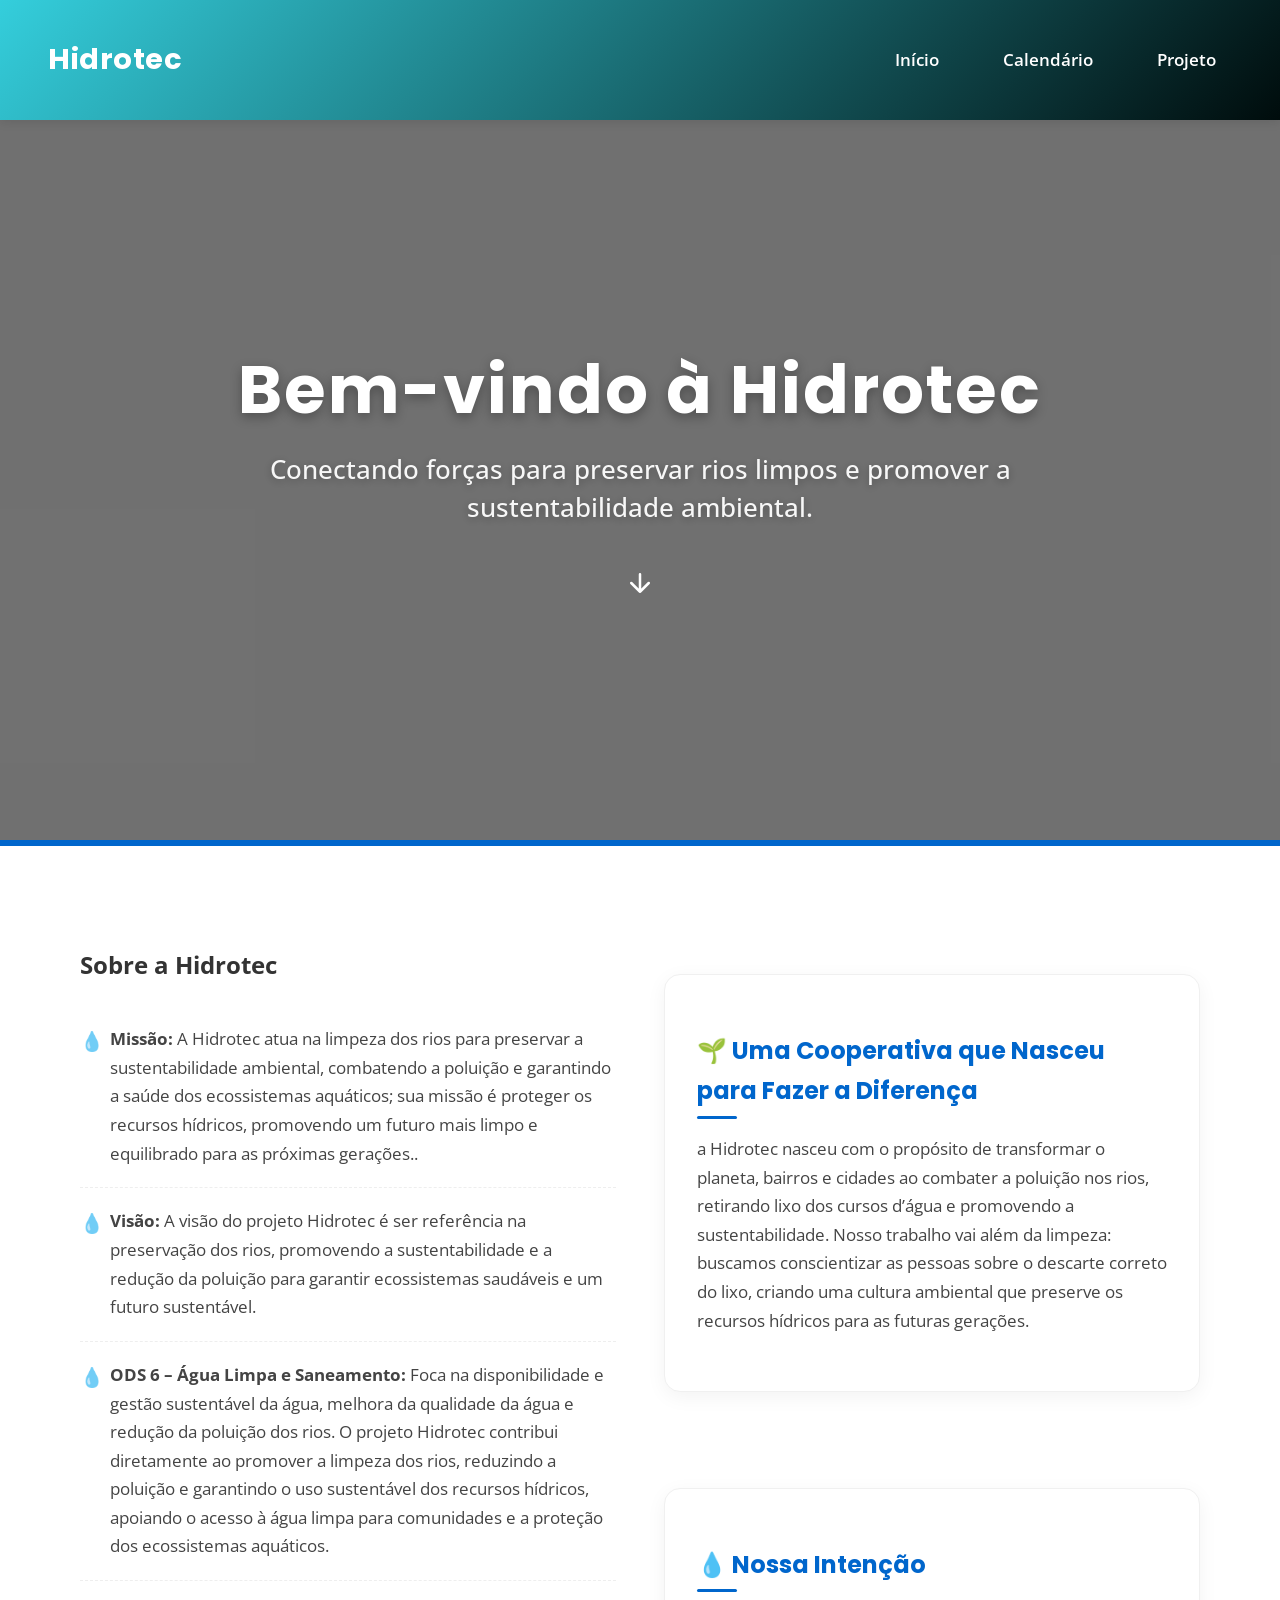
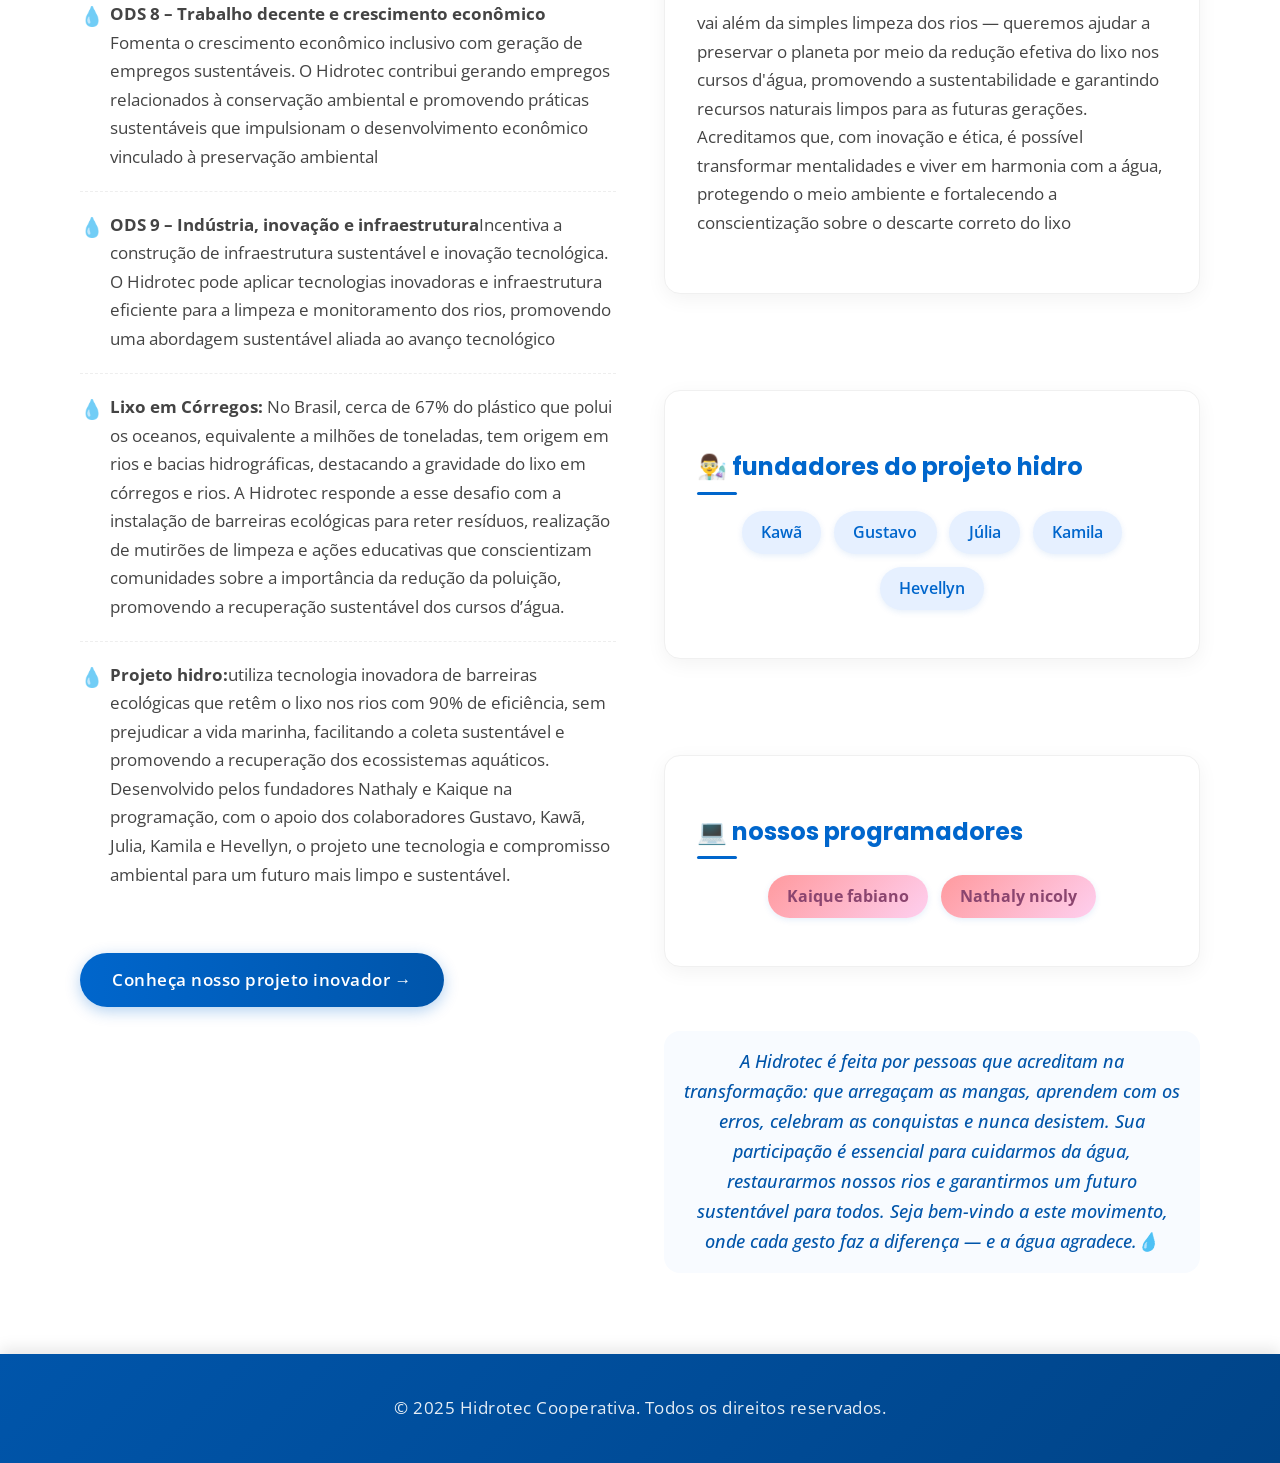
==== index.html @ 8b208cea "Add files via upload" ====
<!DOCTYPE html>
<html lang="pt-BR">
<head>
    <meta charset="UTF-8">
    <meta name="viewport" content="width=device-width, initial-scale=1.0">
    <title>Hidrotec - Cooperativa</title>
    <link href="https://fonts.googleapis.com/css2?family=Poppins:wght@600;700&family=Open+Sans:wght@400;500;600&display=swap" rel="stylesheet">
    <link rel="stylesheet" href="style.css">
</head>
<style>
    .loading-simples { /* Estilo crítico inline */
        position: fixed; top: 0; left: 0; width: 100%; height: 100%;
        background: #f0f0f0; display: flex; justify-content: center;
        align-items: center; z-index: 9999; flex-direction: column;
    }
    .loading-simples .typing {
        display: flex; background: #e0e0e0; padding: 12px 20px;
        border-radius: 30px;
    }
    .loading-simples .circle {
        width: 10px; height: 10px; border-radius: 50%;
        background: #8d8d8d; margin: 0 6px;
    }
</style>
<body>
   <!-- Tela de Carregamento -->
<!-- Tela de Carregamento Moderna (versão simplificada) -->
<div id="loading-screen" class="loading-simples">
    <div class="typing">
        <span class="circle scaling"></span>
        <span class="circle bouncing"></span>
        <span class="circle scaling"></span>
    </div>
    <p class="loading-text">Carregando Hidrotec...</p>
</div>
    <!-- Cabeçalho com menu -->
    <header>
        <div class="logo">
            <h1>Hidrotec</h1>
        </div>
        <nav>
            <ul>
                <li><a href="#" onclick="mostrarGuia('inicio'); return false;">Início</a></li>
                <li><a href="#" onclick="mostrarGuia('calendario'); return false;">Calendário</a></li>
                <li><a href="#" onclick="mostrarGuia('projeto'); return false;">Projeto</a></li>
            </ul>
        </nav>
    </header>

    <!-- Conteúdo das guias -->
    <main>
        <!-- Guia INÍCIO -->
<section id="inicio" class="guia ativa">
    <!-- Hero com imagem de fundo e texto centralizado -->
    <div class="hero">
        <div class="hero-conteudo">
            <h1 class="titulo-principal">Bem-vindo à Hidrotec</h1>
            <p class="subtitulo-principal">Conectando forças para preservar rios limpos e promover a sustentabilidade ambiental.</p>
            <a href="#conteudo-abaixo" class="seta-rolar">
                <svg width="30" height="30" viewBox="0 0 24 24" fill="none" xmlns="http://www.w3.org/2000/svg">
                    <path d="M12 5V19M12 19L5 12M12 19L19 12" stroke="white" stroke-width="2" stroke-linecap="round" stroke-linejoin="round"/>
                </svg>
            </a>
        </div>
    </div>

    <!-- Conteúdo em duas colunas -->
    <div id="conteudo-abaixo" class="conteudo-abaixo">
        <div class="container-duas-colunas">
            <!-- COLUNA ESQUERDA: Tópicos da Hidrotec -->
            <div class="coluna esquerda">
                <h2>Sobre a Hidrotec</h2>
                <ul class="topicos-hidrotec">
                    <li>
                        <strong>Missão:</strong> A Hidrotec atua na limpeza dos rios para preservar a sustentabilidade ambiental, combatendo a poluição e garantindo a saúde dos ecossistemas aquáticos; sua missão é proteger os recursos hídricos, promovendo um futuro mais limpo e equilibrado para as próximas gerações..
                    </li>
                    <li>
                        <strong>Visão:</strong> A visão do projeto Hidrotec é ser referência na preservação dos rios, promovendo a sustentabilidade e a redução da poluição para garantir ecossistemas saudáveis e um futuro sustentável.
                    </li>
                    <li>
                        <strong>ODS 6 – Água Limpa e Saneamento:</strong> 
                        Foca na disponibilidade e gestão sustentável da água, melhora da qualidade da água e redução da poluição dos rios. O projeto Hidrotec contribui diretamente ao promover a limpeza dos rios, reduzindo a poluição e garantindo o uso sustentável dos recursos hídricos, apoiando o acesso à água limpa para comunidades e a proteção dos ecossistemas aquáticos.
                    </li>
                     <li>
                        <strong>ODS 8 – Trabalho decente e crescimento econômico </strong>Fomenta o crescimento econômico inclusivo com geração de empregos sustentáveis. O Hidrotec contribui gerando empregos relacionados à conservação ambiental e promovendo práticas sustentáveis que impulsionam o desenvolvimento econômico vinculado à preservação ambiental
                    </li>
                    <li>
                        <strong>ODS 9 – Indústria, inovação e infraestrutura</strong>Incentiva a construção de infraestrutura sustentável e inovação tecnológica. O Hidrotec pode aplicar tecnologias inovadoras e infraestrutura eficiente para a limpeza e monitoramento dos rios, promovendo uma abordagem sustentável aliada ao avanço tecnológico
                    </li>
                    <li> 
                        <strong>Lixo em Córregos:</strong> No Brasil, cerca de 67% do plástico que polui os oceanos, equivalente a milhões de toneladas, tem origem em rios e bacias hidrográficas, destacando a gravidade do lixo em córregos e rios. A Hidrotec responde a esse desafio com a instalação de barreiras ecológicas para reter resíduos, realização de mutirões de limpeza e ações educativas que conscientizam comunidades sobre a importância da redução da poluição, promovendo a recuperação sustentável dos cursos d’água.
                    </li>
                    <li>
                        <strong>Projeto hidro:</strong>utiliza tecnologia inovadora de barreiras ecológicas que retêm o lixo nos rios com 90% de eficiência, sem prejudicar a vida marinha, facilitando a coleta sustentável e promovendo a recuperação dos ecossistemas aquáticos. Desenvolvido pelos fundadores Nathaly e Kaique na programação, com o apoio dos colaboradores Gustavo, Kawã, Julia, Kamila e Hevellyn, o projeto une tecnologia e compromisso ambiental para um futuro mais limpo e sustentável.
                    </li>
                    
                </ul>
                <a href="#projeto" class="botao-saiba-mais" onclick="mostrarGuia('projeto'); return false;">
                    Conheça nosso projeto inovador →
                </a>
            </div>

            <!-- COLUNA DIREITA: Conteúdo que estava em "Sobre" -->
            <div class="coluna direita">
                <div class="sobre-item">
                    <h3>🌱 Uma Cooperativa que Nasceu para Fazer a Diferença</h3>
                    <p>a Hidrotec nasceu com o propósito de transformar o planeta, bairros e cidades ao combater a poluição nos rios, retirando lixo dos cursos d’água e promovendo a sustentabilidade. Nosso trabalho vai além da limpeza: buscamos conscientizar as pessoas sobre o descarte correto do lixo, criando uma cultura ambiental que preserve os recursos hídricos para as futuras gerações.</p>
                </div>

                <div class="sobre-item">
                    <h3>💧 Nossa Intenção</h3>
                    <p>vai além da simples limpeza dos rios — queremos ajudar a preservar o planeta por meio da redução efetiva do lixo nos cursos d'água, promovendo a sustentabilidade e garantindo recursos naturais limpos para as futuras gerações. Acreditamos que, com inovação e ética, é possível transformar mentalidades e viver em harmonia com a água, protegendo o meio ambiente e fortalecendo a conscientização sobre o descarte correto do lixo</p>
                </div>

                <div class="sobre-item equipe">
                    <h3>👨‍🔬 fundadores do projeto hidro </h3>
                    <div class="lista-nomes">
                        <span>Kawã</span>
                        <span>Gustavo</span>
                        <span>Júlia</span>
                        <span>Kamila</span>
                        <span>Hevellyn</span>
                    </div>
                </div>

                <div class="sobre-item equipe">
                    <h3>💻 nossos programadores</h3>
                    <div class="lista-nomes destaque">
                        <span>Kaique fabiano </span>
                        <span>Nathaly nicoly</span>
                    </div>
                </div>

                <p class="final">A Hidrotec é feita por pessoas que acreditam na transformação: que arregaçam as mangas, aprendem com os erros, celebram as conquistas e nunca desistem. Sua participação é essencial para cuidarmos da água, restaurarmos nossos rios e garantirmos um futuro sustentável para todos. Seja bem-vindo a este movimento, onde cada gesto faz a diferença — e a água agradece.💧</p>
            </div>
        </div>
    </div>
</section>

        <!-- Guia CALENDÁRIO -->
        <section id="calendario" class="guia">
            <h2>Calendário de Atividades</h2>
            <p>Selecione uma data para ver os eventos agendados:</p>
            <div class="calendario-container">
                <input type="date" id="seletor-data" onchange="mostrarDataSelecionada()">
                <p id="data-selecionada">Nenhuma data selecionada.</p>
            </div>
            <div class="eventos">
                <h3>Eventos nesta data</h3>
                <p id="lista-eventos">Selecione uma data para ver os eventos.</p>
            </div>
        </section>

        <!-- Guia PROJETO -->
        <section id="projeto" class="guia">
            <h2>Projeto Hidro</h2>
            <div class="projeto-container">
                <div class="projeto-texto">
                    <p><strong>Nome do Projeto:</strong> Hidro – Barreira Ecológica Inteligente</p>
                    <p><strong>Objetivo:</strong> </p>Promover a limpeza e conservação dos rios, reduzindo a poluição e protegendo os ecossistemas aquáticos.

                    Desenvolver e aplicar tecnologias inovadoras e sustentáveis para monitoramento e retenção de resíduos nos corpos d’água.
                    
                    Conscientizar comunidades e fomentar a educação ambiental sobre o descarte correto de resíduos.
                    
                    Contribuir para a sustentabilidade ambiental, garantindo recursos hídricos limpos e preservados para as futuras gerações.
                
                    Estimular a cooperação entre pessoas, empresas e governos para potencializar ações de preservação e recuperação hídrica.
                    <p><strong>Impacto:</strong> </p>A Hidrotec é um compromisso vivo com a transformação do nosso planeta. Nosso propósito é restaurar a pureza dos rios, proteger a vida que deles depende e cultivar uma cultura de respeito e cuidado com a água. Por meio de inovação e cooperação, queremos inspirar comunidades a agir com consciência, garantindo que as futuras gerações herdem um mundo rico em recursos naturais, saudável e sustentável. Cuidar do meio ambiente não é só uma escolha — é um legado de vida que construímos juntos. 
                <div class="projeto-imagem">
                </div>
            </div>
        </section>
    </main>

    <footer>
        <p>&copy; 2025 Hidrotec Cooperativa. Todos os direitos reservados.</p>
    </footer>

    <script src="script.js"></script>
</body>
</html>
---- style.css ----
* Reset e configurações gerais */
* {
    margin: 0;
    padding: 0;
    box-sizing: border-box;
}
/* ===== TELA DE CARREGAMENTO SIMPLIFICADA ===== */
.loading-simples {
    position: fixed;
    top: 0;
    left: 0;
    width: 100%;
    height: 100%;
    background-color: #f0f0f0; /* Fundo cinza claro */
    display: flex;
    flex-direction: column;
    justify-content: center;
    align-items: center;
    z-index: 9999;
    opacity: 1;
    visibility: visible;
    transition: opacity 0.4s ease-out, visibility 0.4s ease-out; /* ← AQUI! */
    font-family: 'Poppins', sans-serif;
}
.loading-simples {
    /* ... outros estilos ... */
    backdrop-filter: blur(8px);
    transition: opacity 0.6s ease-out, visibility 0.6s ease-out, backdrop-filter 0.6s ease-out;
}

.loading-simples.hidden {
    opacity: 0;
    visibility: hidden;
    backdrop-filter: blur(0px);
}
.loading-simples .typing {
    display: flex;
    justify-content: center;
    align-items: center;
    padding: 12px 20px;
    background-color: #e0e0e0;
    border-radius: 30px;
    box-shadow: 0 4px 12px rgba(0,0,0,0.08);
}

.loading-simples .circle {
    display: block;
    height: 10px;
    width: 10px;
    border-radius: 50%;
    background-color: #8d8d8d;
    margin: 0 6px;
}

.loading-simples .circle.scaling {
    animation: typing 1s ease-in-out infinite;
}

.loading-simples .circle.bouncing {
    animation: bounce 1s ease-in-out infinite;
}

.loading-simples .circle:nth-child(1) {
    animation-delay: 0ms;
}

.loading-simples .circle:nth-child(2) {
    animation-delay: 333ms;
}

.loading-simples .circle:nth-child(3) {
    animation-delay: 666ms;
}

@keyframes typing {
    0%, 33% { transform: scale(1); }
    50% { transform: scale(1.4); }
    100% { transform: scale(1); }
}

@keyframes bounce {
    0%, 33% { transform: translateY(0); }
    50% { transform: translateY(-10px); }
    100% { transform: translateY(0); }
}

.loading-simples .loading-text {
    margin-top: 1.5rem;
    font-size: 1.2rem;
    color: #555;
    letter-spacing: 0.5px;
}

/* Animação de saída */
.loading-simples.hidden {
    opacity: 0;
    visibility: hidden;
    pointer-events: none;
}

/* Responsividade */
@media (max-width: 768px) {
    .loading-simples .typing {
        padding: 10px 16px;
    }

    .loading-simples .loading-text {
        font-size: 1.1rem;
    }
}

@keyframes typing {
    0% { transform: scale(1); }
    33% { transform: scale(1); }
    50% { transform: scale(1.4); }
    100% { transform: scale(1); }
}

@keyframes bounce {
    0% { transform: translateY(0); }
    33% { transform: translateY(0); }
    50% { transform: translateY(-10px); }
    100% { transform: translateY(0); }
}

/* Texto abaixo da animação */
.loading-text {
    margin-top: 2rem;
    font-family: 'Poppins', sans-serif;
    font-size: 1.3rem;
    color: #555;
    letter-spacing: 1px;
}

/* Responsividade */
@media (max-width: 768px) {
    .loading-moderno .half {
        flex-direction: column;
        gap: 1rem;
    }

    .loading-moderno .typing {
        margin: 0.5rem 0;
    }

    .loading-text {
        font-size: 1.1rem;
    }
}

/* Animação de saída */
.loading-moderno.hidden {
    opacity: 0;
    visibility: hidden;
    pointer-events: none;
}

#loading-screen p {
    margin-top: 2rem;
    font-size: 1.3rem;
    letter-spacing: 1px;
    opacity: 0.9;
}

.spinner {
    width: 60px;
    height: 60px;
    border: 5px solid rgba(255, 255, 255, 0.3);
    border-top: 5px solid white;
    border-radius: 50%;
    animation: spin 1s linear infinite;
}

@keyframes spin {
    0% { transform: rotate(0deg); }
    100% { transform: rotate(360deg); }
}

/* Quando carregar, esconde o loading */
#loading-screen.hidden {
    opacity: 0;
    visibility: hidden;
    pointer-events: none;
}
html, body {
    height: 100%;
    margin: 0;
    padding: 0;
}

body {
    font-family: 'Open Sans', sans-serif;
    background-color: #fafafa;
    color: #333;
    line-height: 1.7;
    display: flex;
    flex-direction: column;
    min-height: 100vh;
    scroll-behavior: smooth; /* Suaviza todos os scrolls da página */
}

/* Cabeçalho */
header {
    display: flex;
    justify-content: space-between;
    align-items: center;
    padding: 1rem 3rem;
    background: linear-gradient(135deg, #34cedc, #000c0c);
    color: white;
    box-shadow: 0 2px 10px rgba(0,0,0,0.1);
    position: sticky;
    top: 0;
    z-index: 1000;
    backdrop-filter: blur(10px);
}

header .logo h1 {
    font-family: 'Poppins', sans-serif;
    font-size: 1.8rem;
    font-weight: 700;
    letter-spacing: 0.5px;
}

nav ul {
    display: flex;
    list-style: none;
    gap: 2rem;
}

nav ul li a {
    color: rgb(255, 255, 255);
    text-decoration: none;
    font-weight: 600;
    font-size: 1.05rem;
    padding: 0.6rem 1rem;
    border-radius: 30px;
    transition: all 0.3s ease;
}

nav ul li a:hover {
    background-color: rgba(255,255,255,0.2);
    transform: translateY(-2px);
}

/* Main ocupa o espaço restante */
main {
    flex: 1;
}

/* Estilo das guias */
.guia {
    display: none;
    animation: fadeIn 0.6s ease-out;
}

.guia.ativa {
    display: block;
}

@keyframes fadeIn {
    from { opacity: 0; transform: translateY(20px); }
    to { opacity: 1; transform: translateY(0); }
}

/* ===== SEÇÃO HERO FULL SCREEN ===== */
.hero {
    height: 80vh;
    background-image: url('imagens/agua.jpg');
    background-size: cover;
    background-position: center;
    background-attachment: fixed;
    display: flex;
    align-items: center;
    justify-content: center;
    position: relative;
    color: rgb(255, 255, 255);
    text-align: center;
}

.hero::before {
    content: '';
    position: absolute;
    top: 0;
    left: 0;
    width: 100%;
    height: 100%;
    background: rgba(0, 0, 0, 0.55); /* Sobreposição mais forte para melhor contraste */
    z-index: 1;
}

.hero-conteudo {
    z-index: 2;
    padding: 0 2rem;
    max-width: 900px;
}

.titulo-principal {
    font-family: 'Poppins', sans-serif;
    font-size: 4.2rem;
    font-weight: 700;
    margin: 0 0 1.5rem 0;
    text-shadow: 0 4px 12px rgba(0,0,0,0.3);
    letter-spacing: 2px;
    line-height: 1.1;
}

.subtitulo-principal {
    font-family: 'Open Sans', sans-serif;
    font-size: 1.6rem;
    font-weight: 500;
    margin: 0;
    text-shadow: 0 2px 8px rgba(0,0,0,0.3);
    max-width: 750px;
    margin-left: auto;
    margin-right: auto;
    line-height: 1.5;
    opacity: 0.95;
}

.seta-rolar {
    display: inline-block;
    margin-top: 2.5rem;
    animation: piscar 1.8s infinite;
}

.seta-rolar svg {
    fill: none;
    stroke-width: 2.5;
}

@keyframes piscar {
    0%, 100% { opacity: 1; transform: translateY(0); }
    50% { opacity: 0.5; transform: translateY(5px); }
}

/* Conteúdo abaixo do hero */
.conteudo-abaixo {
    padding: 6rem 3rem 4rem;
    background-color: #ffffff;
    border-top: 6px solid #7e7f7f;
}

/* ===== CAIXA ÚNICA NA PÁGINA INICIAL ===== */
.conteudo-abaixo {
    padding: 5rem 3rem 4rem;
    background-color: #ffffff;
    border-top: 6px solid #0066cc;
}

.caixa-unica {
    max-width: 700px;
    margin-left: 0;
    margin-right: auto; /* Alinha à esquerda, mas centraliza em telas pequenas */
    background: white;
    padding: 3rem;
    border-radius: 20px;
    box-shadow: 0 10px 30px rgba(0,0,0,0.08);
    border: 1px solid #eaeaea;
}

.caixa-unica h2 {
    font-family: 'Poppins', sans-serif;
    color: #0066cc;
    font-size: 2.2rem;
    margin-bottom: 2rem;
    position: relative;
    padding-bottom: 0.8rem;
}

.caixa-unica h2::after {
    content: '';
    position: absolute;
    left: 0;
    bottom: 0;
    width: 60px;
    height: 4px;
    background: #0066cc;
    border-radius: 2px;
}

.topicos-hidrotec {
    list-style: none;
    padding-left: 0;
    margin-bottom: 2.5rem;
}

.topicos-hidrotec li {
    padding: 1.2rem 0;
    border-bottom: 1px dashed #eee;
    font-size: 1.05rem;
    line-height: 1.7;
    color: #444;
    position: relative;
    padding-left: 30px;
}

.topicos-hidrotec li::before {
    content: '💧';
    position: absolute;
    left: 0;
    top: 1.2rem;
    font-size: 1.2rem;
    opacity: 0.8;
}

.topicos-hidrotec li:last-child {
    border-bottom: none;
    padding-bottom: 0;
}

/* Botão "Saiba Mais" */
.botao-saiba-mais {
    display: inline-block;
    margin-top: 1.5rem;
    padding: 0.8rem 2rem;
    background: linear-gradient(to right, #0066cc, #0055aa);
    color: white;
    text-decoration: none;
    font-weight: 600;
    font-size: 1.05rem;
    border-radius: 50px;
    transition: all 0.3s ease;
    box-shadow: 0 4px 15px rgba(0,102,204,0.3);
    border: none;
    cursor: pointer;
    letter-spacing: 0.5px;
}

.botao-saiba-mais:hover {
    background: linear-gradient(to right, #0055aa, #004488);
    transform: translateY(-3px);
    box-shadow: 0 7px 20px rgba(0,102,204,0.4);
}

/* Responsividade */
@media (max-width: 700px) {
    .caixa-unica {
        padding: 2.2rem;
        margin: 0 1.5rem;
    }

    .caixa-unica h2 {
        font-size: 1.8rem;
    }

    .topicos-hidrotec li {
        font-size: 1rem;
        padding-left: 28px;
    }

    .topicos-hidrotec li::before {
        font-size: 1.1rem;
    }
}

/* Responsividade — no celular, empilha imagem e texto */
@media (max-width: 768px) {
    .balao-item {
        flex-direction: column !important;
        padding: 0;
        height: auto;
        gap: 0;
    }

    .balao-imagem {
        height: 300px;
        width: 100%;
        border-radius: 0;
    }

    .balao-texto.visivel {
        margin: 0 !important;
        max-width: 100%;
        text-align: left;
        padding: 2.5rem 2rem;
        transform: none;
        border-radius: 0 0 20px 20px;
    }

    .titulo-principal {
        font-size: 2.8rem;
        line-height: 1.2;
    }

    .subtitulo-principal {
        font-size: 1.3rem;
    }

    .hero {
        height: 40vh;
    }

    header {
        padding: 1rem;
        flex-direction: column;
        gap: 1rem;
    }

    nav ul {
        gap: 1rem;
        flex-wrap: wrap;
        justify-content: center;
    }

    .conteudo-abaixo {
        padding: 4rem 1.5rem 3rem;
    }
}

@media (max-width: 480px) {
    .titulo-principal {
        font-size: 2.2rem;
    }

    .subtitulo-principal {
        font-size: 1.1rem;
    }

    .balao-texto.visivel h3 {
        font-size: 1.5rem;
    }

    .balao-texto.visivel p {
        font-size: 1rem;
    }
}

/* Calendário */
.calendario-container {
    margin: 3rem auto;
    padding: 2.5rem;
    background: white;
    border-radius: 20px;
    box-shadow: 0 8px 30px rgba(0,0,0,0.08);
    text-align: center;
    max-width: 600px;
}

#seletor-data {
    padding: 0.8rem 1.2rem;
    font-size: 1.1rem;
    border: 2px solid #0066cc;
    border-radius: 12px;
    cursor: pointer;
    font-family: 'Open Sans', sans-serif;
    transition: all 0.3s;
}

#seletor-data:hover {
    border-color: #0055aa;
    background: #f8f9ff;
}

#data-selecionada {
    margin-top: 1.5rem;
    font-weight: 600;
    color: #0066cc;
    font-size: 1.2rem;
}

.eventos {
    margin-top: 2.5rem;
    padding: 2rem;
    background: #f0f7ff;
    border-radius: 16px;
    text-align: center;
    border: 2px dashed #cce0ff;
}

.eventos h3 {
    color: #0055aa;
    margin-bottom: 1.2rem;
    font-size: 1.4rem;
}

/* Projeto */
.projeto-container {
    display: grid;
    grid-template-columns: 1fr 1fr;
    gap: 3rem;
    align-items: center;
    margin-top: 3rem;
    max-width: 1200px;
    margin-left: auto;
    margin-right: auto;
    padding: 0 2rem;
}

.projeto-texto {
    background: white;
    padding: 3rem;
    border-radius: 20px;
    box-shadow: 0 8px 30px rgba(0,0,0,0.06);
    border: 1px solid #e6e6e6;
}

.projeto-texto p {
    margin-bottom: 1.3rem;
    line-height: 1.8;
    font-size: 1.05rem;
    color: #444;
}

.projeto-texto p strong {
    color: #0066cc;
}

.projeto-imagem img {
    width: 100%;
    border-radius: 20px;
    box-shadow: 0 8px 25px rgba(0,0,0,0.1);
    max-height: 450px;
    object-fit: cover;
    transition: transform 0.4s ease;
}

.projeto-imagem img:hover {
    transform: scale(1.03);
}

/* Rodapé fixo no final */
footer {
    text-align: center;
    padding: 2.5rem 2rem;
    background: linear-gradient(135deg, #0055aa, #004488);
    color: white;
    margin-top: auto;
    font-family: 'Open Sans', sans-serif;
    font-size: 1.05rem;
    letter-spacing: 0.5px;
    box-shadow: 0 -5px 15px rgba(0,0,0,0.1);
}

footer p {
    margin: 0;
    opacity: 0.9;
}

/* Responsividade GERAL */
@media (max-width: 768px) {
    .projeto-container {
        grid-template-columns: 1fr;
        padding: 0 1.5rem;
    }

    .projeto-imagem {
        order: -1;
    }

    .projeto-texto {
        padding: 2.5rem 2rem;
    }
}

/* Guia Sobre */
/* Estilo da página SOBRE */
#sobre {
    padding: 5rem 3rem;
    background: linear-gradient(135deg, #f0f7ff, #ffffff);
    text-align: center;
}

.container-sobre {
    max-width: 1000px;
    margin: 0 auto;
}

.container-sobre h2 {
    font-family: 'Poppins', sans-serif;
    color: #0066cc;
    font-size: 2.8rem;
    margin-bottom: 3rem;
    position: relative;
    display: inline-block;
}

.container-sobre h2::after {
    content: '';
    position: absolute;
    left: 50%;
    bottom: -15px;
    transform: translateX(-50%);
    width: 80px;
    height: 4px;
    background: #0066cc;
    border-radius: 2px;
}

.sobre-item {
    margin: 3rem 0;
    padding: 2.5rem;
    background: white;
    border-radius: 20px;
    box-shadow: 0 5px 25px rgba(0,0,0,0.05);
    text-align: left;
    transition: transform 0.3s ease;
}

.sobre-item:hover {
    transform: translateY(-5px);
}

.sobre-item h3 {
    font-family: 'Poppins', sans-serif;
    color: #0066cc;
    font-size: 1.8rem;
    margin-bottom: 1.2rem;
    position: relative;
    padding-bottom: 0.5rem;
}

.sobre-item h3::after {
    content: '';
    position: absolute;
    left: 0;
    bottom: 0;
    width: 40px;
    height: 3px;
    background: #0066cc;
    border-radius: 2px;
}

.sobre-item p {
    font-size: 1.1rem;
    line-height: 1.8;
    color: #444;
    margin-bottom: 1.5rem;
}

/* Estilo da lista de nomes */
.lista-nomes {
    display: flex;
    flex-wrap: wrap;
    justify-content: center;
    gap: 1.2rem;
    margin: 1.5rem 0;
}

.lista-nomes span {
    background: #e6f0ff;
    color: #0066cc;
    padding: 0.6rem 1.4rem;
    border-radius: 50px;
    font-weight: 600;
    font-size: 1.1rem;
    box-shadow: 0 2px 8px rgba(0,102,204,0.1);
    transition: all 0.3s ease;
}

.lista-nomes span:hover {
    background: #0066cc;
    color: white;
    transform: translateY(-3px);
    box-shadow: 0 5px 15px rgba(0,102,204,0.2);
}

.lista-nomes.destaque span {
    background: linear-gradient(135deg, #ff9a9e, #fecfef);
    color: #8b456f;
    font-weight: 700;
}

.lista-nomes.destaque span:hover {
    background: linear-gradient(135deg, #ff6a88, #ff99ac);
    color: white;
}

.sobre-item .descricao {
    font-style: italic;
    color: #666;
    font-size: 1.05rem;
}

.final {
    font-size: 0rem;
    font-weight: 500;
    color: #0055aa;
    margin-top: 2rem;
    font-style: normal;
}

/* Responsividade */
@media (max-width: 768px) {
    #sobre {
        padding: 3rem 1.5rem;
    }

    .container-sobre h2 {
        font-size: 2.2rem;
    }

    .sobre-item {
        padding: 2rem 1.5rem;
        margin: 2rem 0;
    }

    .sobre-item h3 {
        font-size: 1.5rem;
    }

    .lista-nomes span {
        padding: 0.5rem 1.2rem;
        font-size: 1rem;
    }
}

/* Scroll suave para âncoras */
html {
    scroll-behavior: smooth;
}
/* ===== LAYOUT EM DUAS COLUNAS NA PÁGINA INICIAL ===== */
.container-duas-colunas {
    display: grid;
    grid-template-columns: 1fr 1fr;
    gap: 3rem;
    max-width: 1400px;
    margin: 0 auto;
    padding: 0 2rem;
}

.coluna.esquerda {
    /* já tem os estilos da .caixa-unica */
}

.coluna.direita {
    display: flex;
    flex-direction: column;
    gap: 0rem;
}

.sobre-item {
    background: white;
    padding: 2rem;
    border-radius: 16px;
    box-shadow: 0 5px 20px rgba(0,0,0,0.05);
    border: 1px solid #f0f0f0;
}

.sobre-item h3 {
    font-family: 'Poppins', sans-serif;
    color: #0066cc;
    font-size: 1.5rem;
    margin-bottom: 1rem;
    position: relative;
    padding-bottom: 0.4rem;
}

.sobre-item h3::after {
    content: '';
    position: absolute;
    left: 0;
    bottom: 0;
    width: 40px;
    height: 3px;
    background: #0066cc;
    border-radius: 2px;
}

.sobre-item p {
    font-size: 1.05rem;
    line-height: 1.7;
    color: #444;
}

.lista-nomes {
    display: flex;
    flex-wrap: wrap;
    gap: 0.8rem;
    margin: 1rem 0;
}

.lista-nomes span {
    background: #e6f0ff;
    color: #0066cc;
    padding: 0.5rem 1.2rem;
    border-radius: 50px;
    font-weight: 600;
    font-size: 1rem;
    box-shadow: 0 2px 6px rgba(0,102,204,0.1);
}

.lista-nomes.destaque span {
    background: linear-gradient(135deg, #ff9a9e, #fecfef);
    color: #8b456f;
    font-weight: 700;
}

.final {
    font-size: 1.1rem;
    color: #0055aa;
    font-style: italic;
    text-align: center;
    padding: 1rem;
    background: #f8fbff;
    border-radius: 16px;
    margin-top: 1rem;
}

/* Responsividade */
@media (max-width: 992px) {
    .container-duas-colunas {
        grid-template-columns: 1fr;
        gap: 2.5rem;
    }

    .coluna.direita {
        order: -1; /* No tablet, a direita vem primeiro? Ou não? */
    }
}

@media (max-width: 768px) {
    .container-duas-colunas {
        padding: 0 1.5rem;
    }

    .sobre-item h3 {
        font-size: 1.3rem;
    }

    .lista-nomes span {
        padding: 0.4rem 1rem;
        font-size: 0.95rem;
    }
}

* Reset e configurações gerais */
* {
    margin: 0;
    padding: 0;
    box-sizing: border-box;
}
/* ===== TELA DE CARREGAMENTO SIMPLIFICADA ===== */
.loading-simples {
    position: fixed;
    top: 0;
    left: 0;
    width: 100%;
    height: 100%;
    background-color: #f0f0f0; /* Fundo cinza claro */
    display: flex;
    flex-direction: column;
    justify-content: center;
    align-items: center;
    z-index: 9999;
    opacity: 1;
    visibility: visible;
    transition: opacity 0.4s ease-out, visibility 0.4s ease-out; /* ← AQUI! */
    font-family: 'Poppins', sans-serif;
}
.loading-simples {
    /* ... outros estilos ... */
    backdrop-filter: blur(8px);
    transition: opacity 0.6s ease-out, visibility 0.6s ease-out, backdrop-filter 0.6s ease-out;
}

.loading-simples.hidden {
    opacity: 0;
    visibility: hidden;
    backdrop-filter: blur(0px);
}
.loading-simples .typing {
    display: flex;
    justify-content: center;
    align-items: center;
    padding: 12px 20px;
    background-color: #e0e0e0;
    border-radius: 30px;
    box-shadow: 0 4px 12px rgba(0,0,0,0.08);
}

.loading-simples .circle {
    display: block;
    height: 10px;
    width: 10px;
    border-radius: 50%;
    background-color: #8d8d8d;
    margin: 0 6px;
}

.loading-simples .circle.scaling {
    animation: typing 1s ease-in-out infinite;
}

.loading-simples .circle.bouncing {
    animation: bounce 1s ease-in-out infinite;
}

.loading-simples .circle:nth-child(1) {
    animation-delay: 0ms;
}

.loading-simples .circle:nth-child(2) {
    animation-delay: 333ms;
}
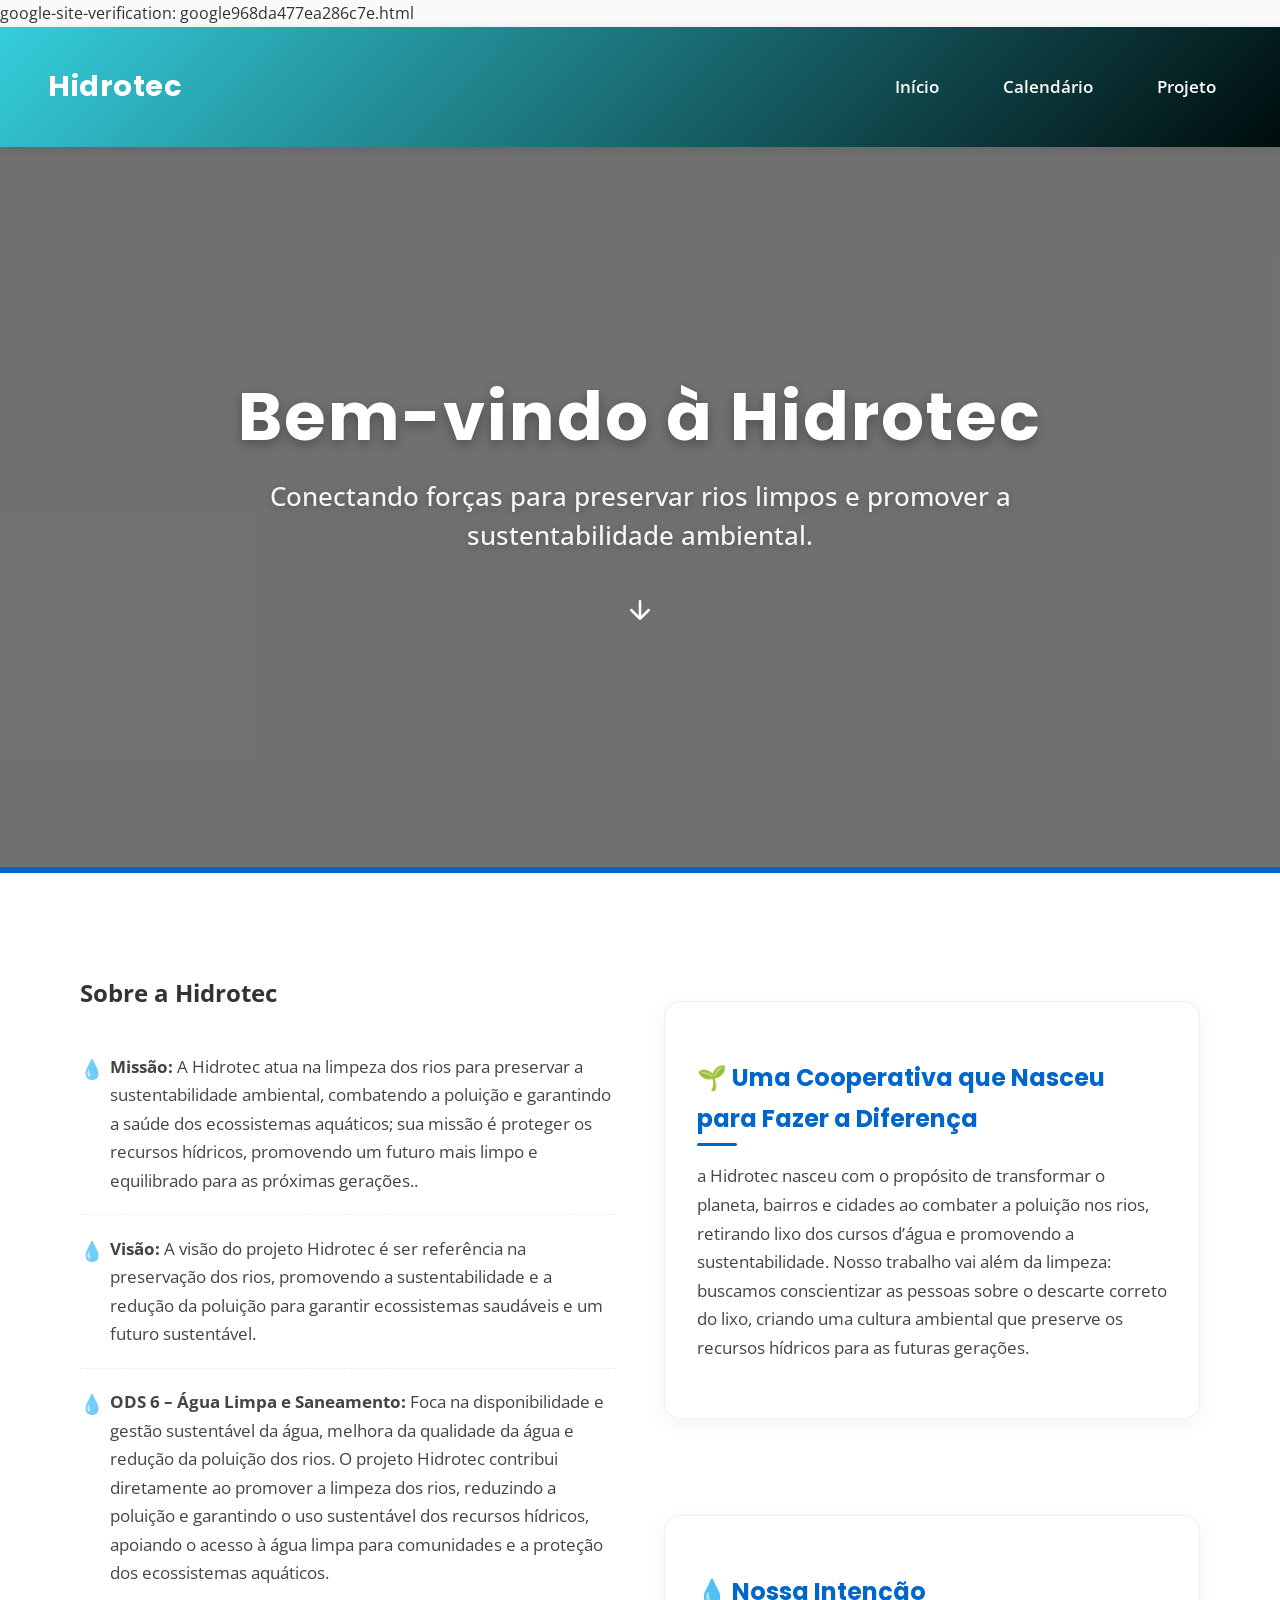
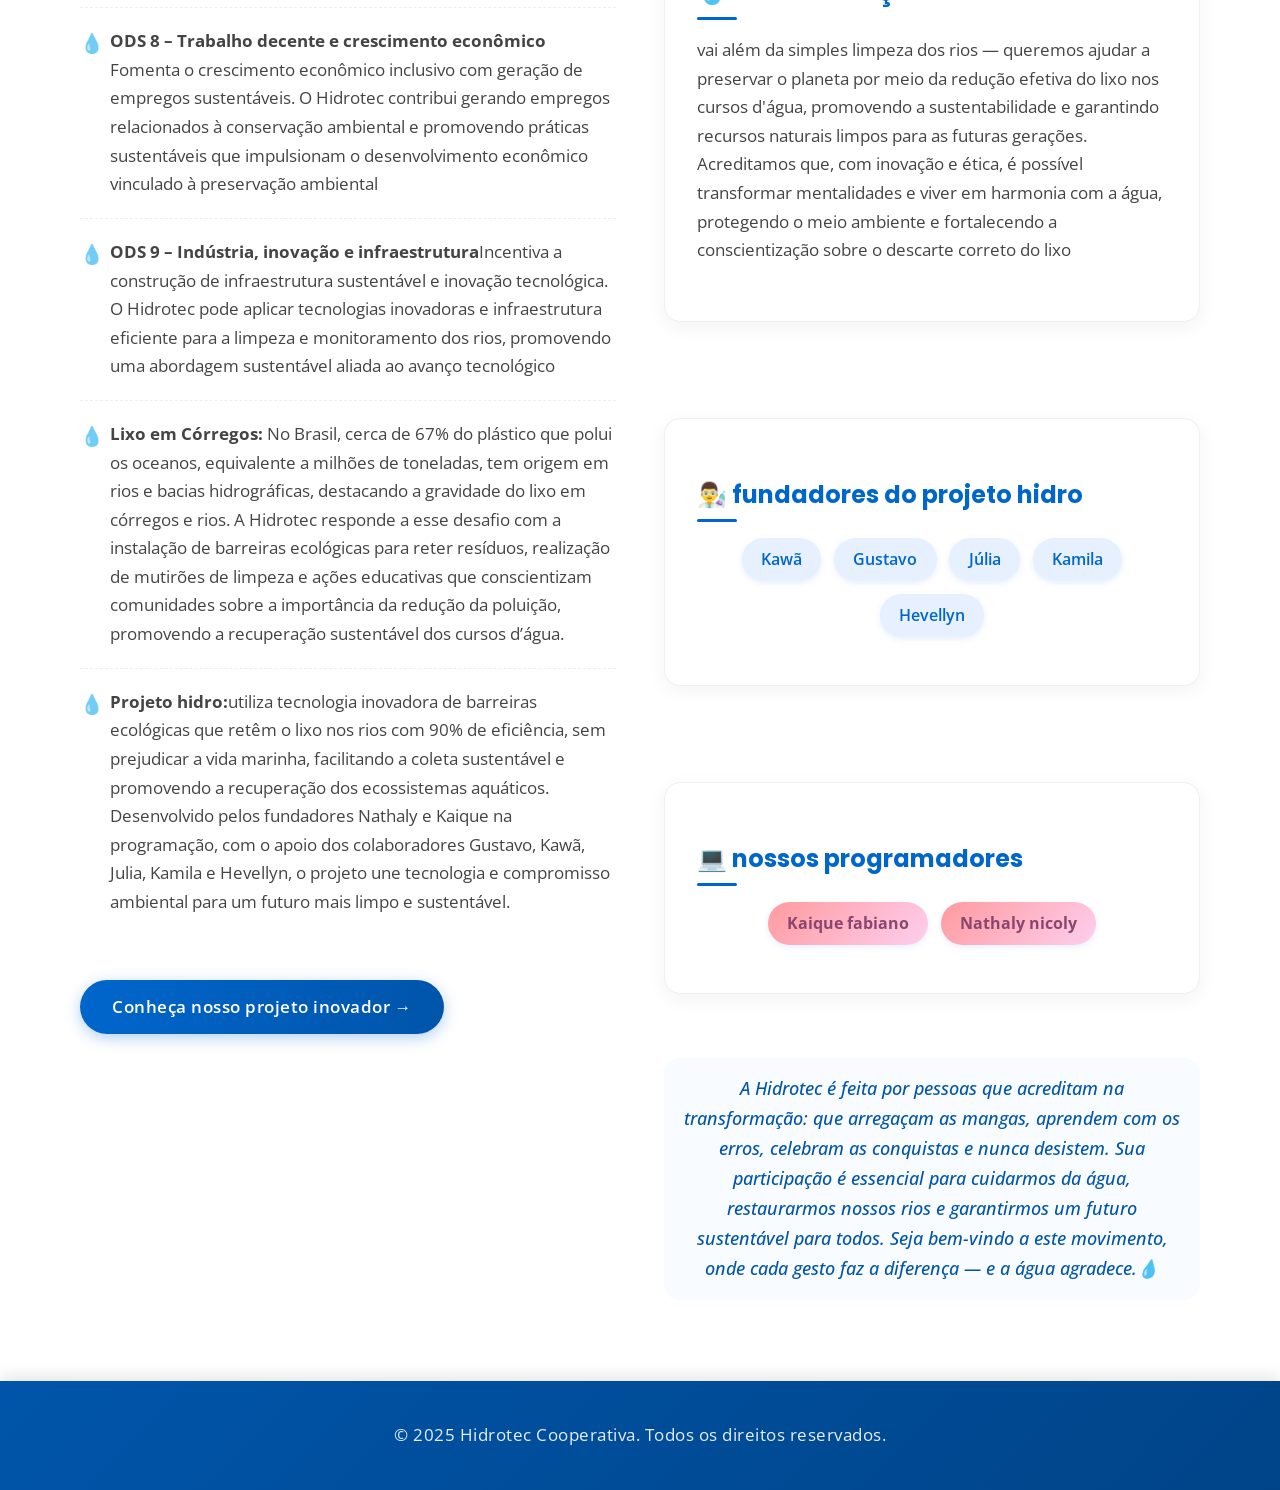
==== commit 24a5a762: "Update index.html" ====
--- a/index.html
+++ b/index.html
@@ -1,6 +1,7 @@
 <!DOCTYPE html>
 <html lang="pt-BR">
 <head>
+    google-site-verification: google968da477ea286c7e.html
     <meta charset="UTF-8">
     <meta name="viewport" content="width=device-width, initial-scale=1.0">
     <title>Hidrotec - Cooperativa</title>
@@ -179,4 +180,5 @@
 
     <script src="script.js"></script>
 </body>
-</html>+
+</html>
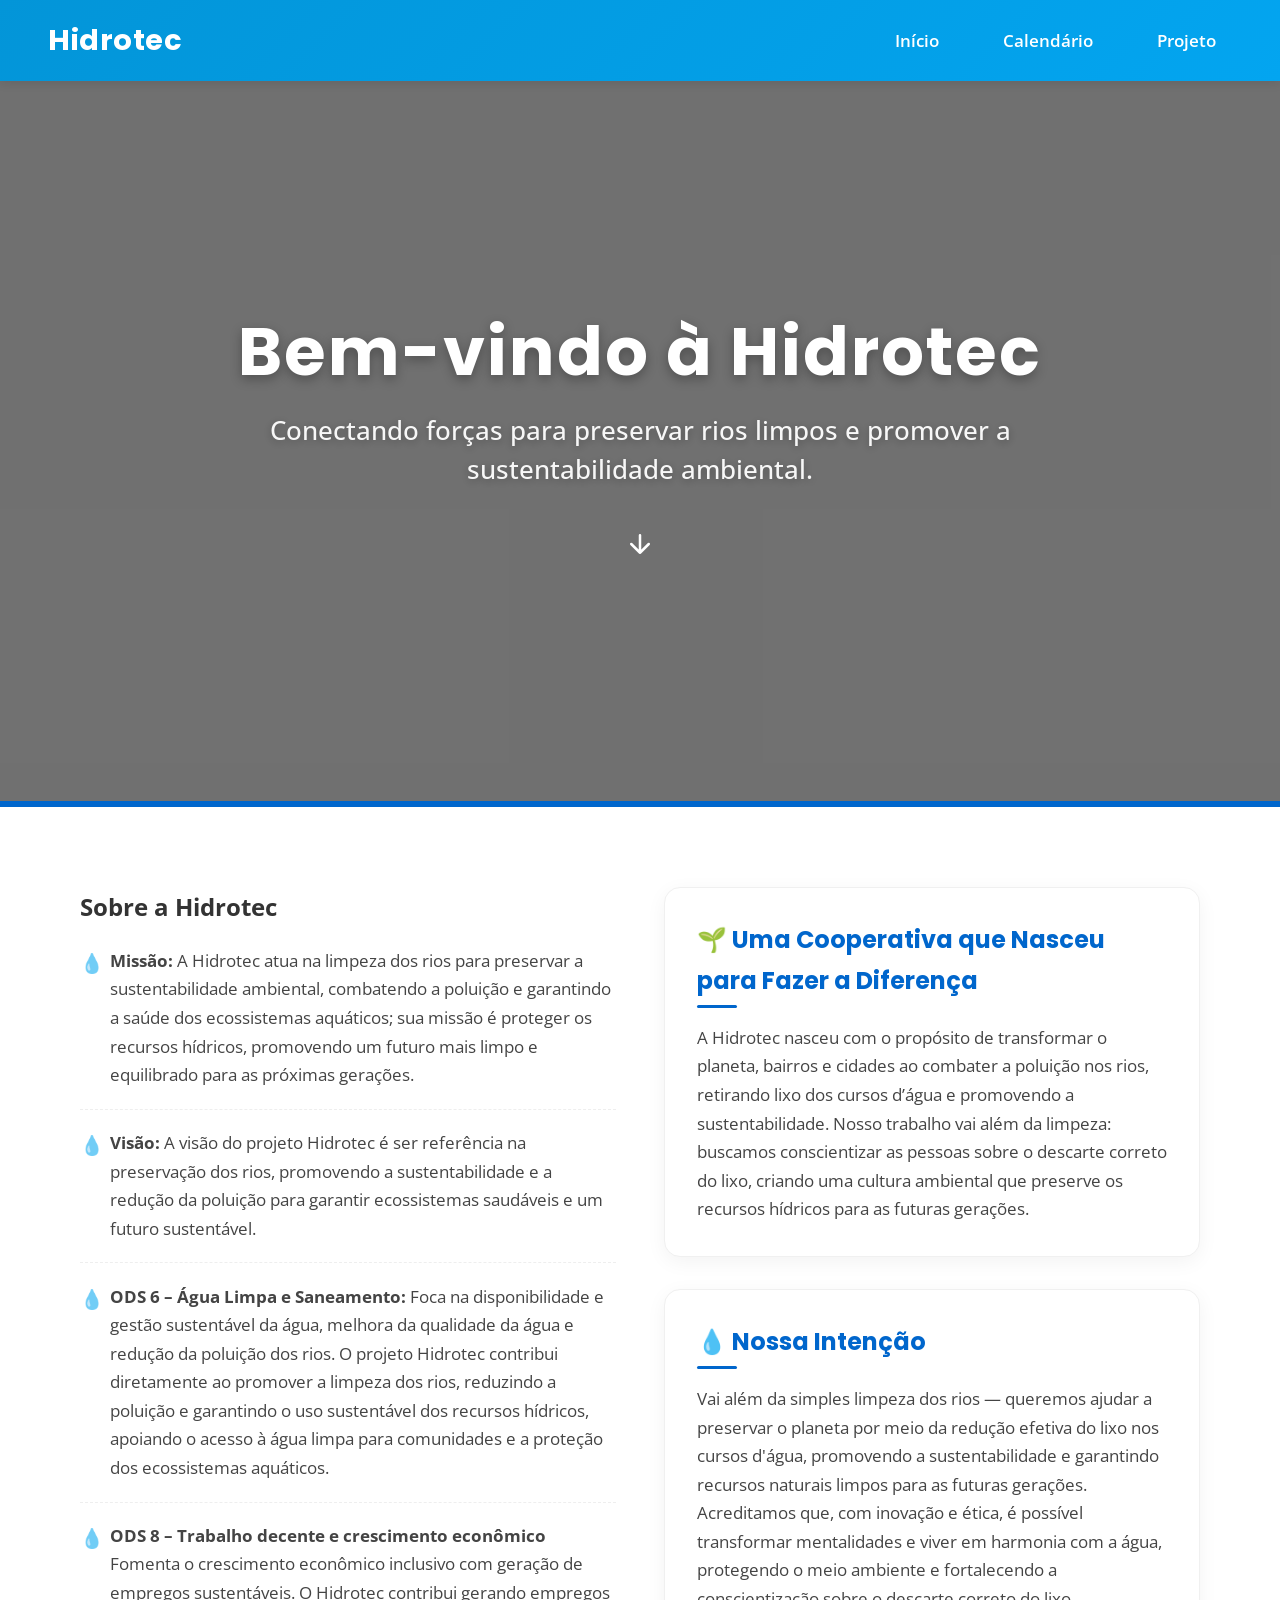
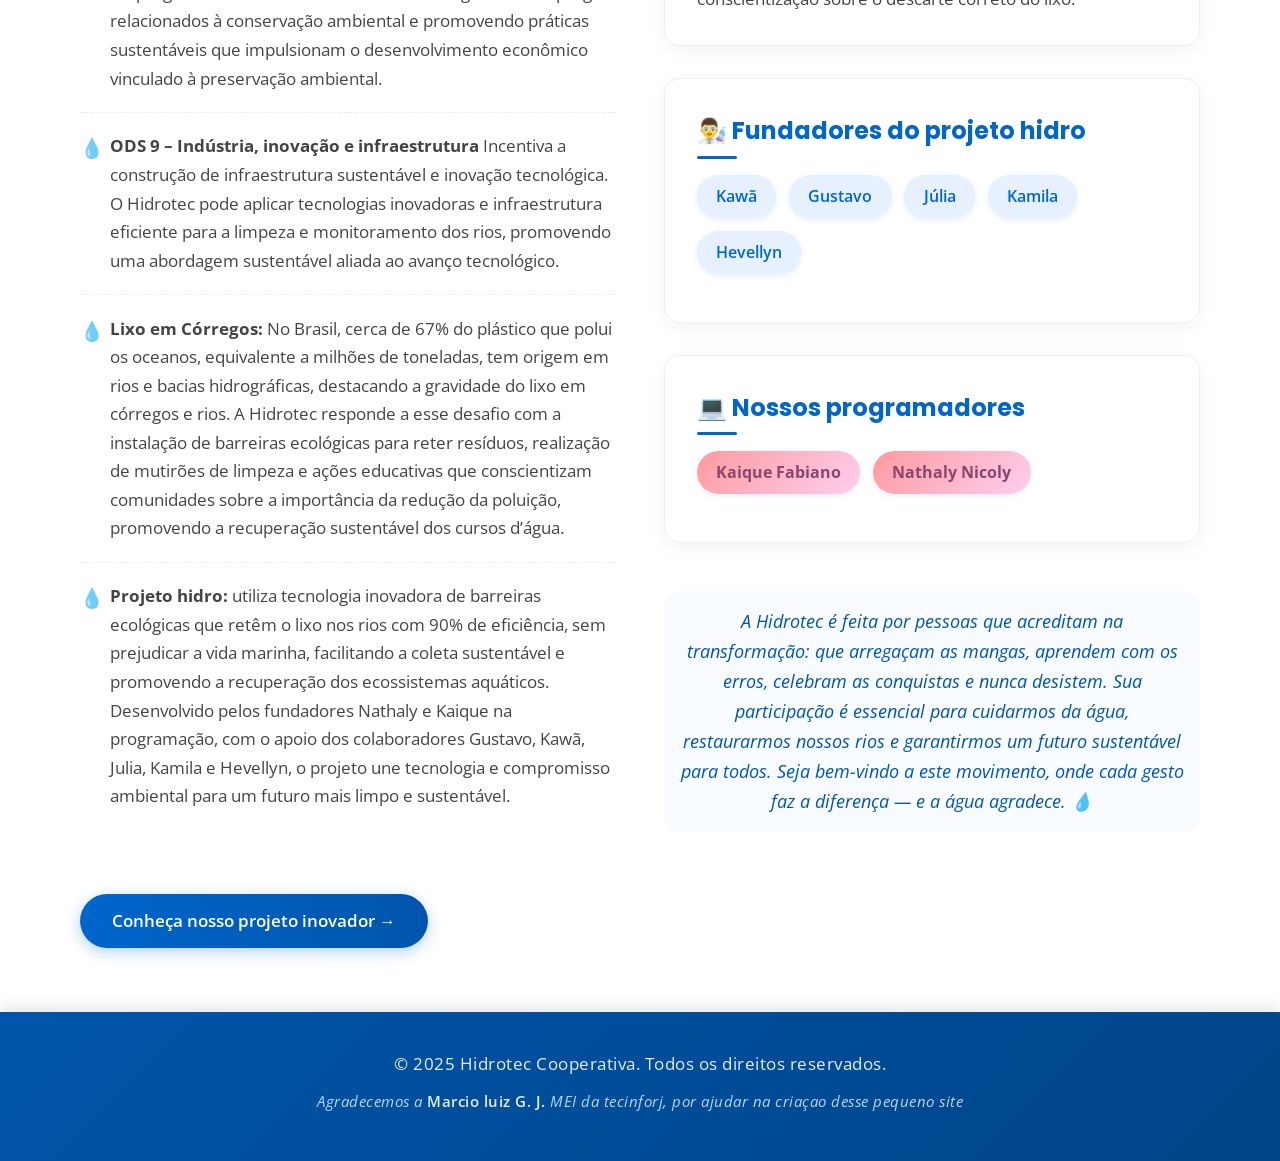
==== commit e470118a: "Add files via upload" ====
--- a/index.html
+++ b/index.html
@@ -1,7 +1,6 @@
 <!DOCTYPE html>
 <html lang="pt-BR">
 <head>
-    google-site-verification: google968da477ea286c7e.html
     <meta charset="UTF-8">
     <meta name="viewport" content="width=device-width, initial-scale=1.0">
     <title>Hidrotec - Cooperativa</title>
@@ -9,7 +8,7 @@
     <link rel="stylesheet" href="style.css">
 </head>
 <style>
-    .loading-simples { /* Estilo crítico inline */
+    .loading-simples {
         position: fixed; top: 0; left: 0; width: 100%; height: 100%;
         background: #f0f0f0; display: flex; justify-content: center;
         align-items: center; z-index: 9999; flex-direction: column;
@@ -23,17 +22,51 @@
         background: #8d8d8d; margin: 0 6px;
     }
 </style>
+<!-- Modal para adicionar evento -->
+<div id="modal-evento" class="modal">
+    <div class="modal-conteudo">
+        <h3>Adicionar Novo Evento</h3>
+        <p id="modal-data-exibida">Data: —</p>
+        <textarea id="descricao-evento" placeholder="Descreva o evento (ex: Mutirão de limpeza no Córrego Verde)"></textarea>
+        <div class="botoes-modal">
+            <button id="btn-cancelar-modal" class="btn-modal cancelar">Cancelar</button>
+            <button id="btn-salvar-modal" class="btn-modal salvar">Adicionar</button>
+        </div>
+    </div>
+</div><!-- Modal para adicionar evento -->
+<div id="modal-evento" class="modal">
+    <div class="modal-conteudo">
+        <h3>Adicionar Novo Evento</h3>
+        <p id="modal-data-exibida">Data: —</p>
+        <textarea id="descricao-evento" placeholder="Descreva o evento (ex: Mutirão de limpeza no Córrego Verde)"></textarea>
+        <div class="botoes-modal">
+            <button id="btn-cancelar-modal" class="btn-modal cancelar">Cancelar</button>
+            <button id="btn-salvar-modal" class="btn-modal salvar">Adicionar</button>
+        </div>
+    </div>
+    <!-- Modal de confirmação de exclusão -->
+<div id="modal-confirmacao" class="modal">
+    <div class="modal-conteudo confirmacao">
+        <h3>⚠️ Confirmar Exclusão</h3>
+        <p id="mensagem-confirmacao">Tem certeza que deseja excluir este evento?</p>
+        <div class="botoes-modal">
+            <button id="btn-cancelar-confirmacao" class="btn-modal cancelar">Cancelar</button>
+            <button id="btn-confirmar-exclusao" class="btn-modal excluir">Excluir</button>
+        </div>
+    </div>
+</div>
+</div>
 <body>
    <!-- Tela de Carregamento -->
-<!-- Tela de Carregamento Moderna (versão simplificada) -->
-<div id="loading-screen" class="loading-simples">
-    <div class="typing">
-        <span class="circle scaling"></span>
-        <span class="circle bouncing"></span>
-        <span class="circle scaling"></span>
-    </div>
-    <p class="loading-text">Carregando Hidrotec...</p>
-</div>
+   <div id="loading-screen" class="loading-simples">
+        <div class="typing">
+            <span class="circle scaling"></span>
+            <span class="circle bouncing"></span>
+            <span class="circle scaling"></span>
+        </div>
+        <p class="loading-text">Carregando Hidrotec...</p>
+    </div>
+
     <!-- Cabeçalho com menu -->
     <header>
         <div class="logo">
@@ -41,9 +74,9 @@
         </div>
         <nav>
             <ul>
-                <li><a href="#" onclick="mostrarGuia('inicio'); return false;">Início</a></li>
-                <li><a href="#" onclick="mostrarGuia('calendario'); return false;">Calendário</a></li>
-                <li><a href="#" onclick="mostrarGuia('projeto'); return false;">Projeto</a></li>
+                <li><a href="#inicio" onclick="mostrarGuia('inicio'); return false;">Início</a></li>
+                <li><a href="#calendario" onclick="mostrarGuia('calendario'); return false;">Calendário</a></li>
+                <li><a href="#projeto" onclick="mostrarGuia('projeto'); return false;">Projeto</a></li>
             </ul>
         </nav>
     </header>
@@ -51,134 +84,152 @@
     <!-- Conteúdo das guias -->
     <main>
         <!-- Guia INÍCIO -->
-<section id="inicio" class="guia ativa">
-    <!-- Hero com imagem de fundo e texto centralizado -->
-    <div class="hero">
-        <div class="hero-conteudo">
-            <h1 class="titulo-principal">Bem-vindo à Hidrotec</h1>
-            <p class="subtitulo-principal">Conectando forças para preservar rios limpos e promover a sustentabilidade ambiental.</p>
-            <a href="#conteudo-abaixo" class="seta-rolar">
-                <svg width="30" height="30" viewBox="0 0 24 24" fill="none" xmlns="http://www.w3.org/2000/svg">
-                    <path d="M12 5V19M12 19L5 12M12 19L19 12" stroke="white" stroke-width="2" stroke-linecap="round" stroke-linejoin="round"/>
-                </svg>
-            </a>
-        </div>
-    </div>
-
-    <!-- Conteúdo em duas colunas -->
-    <div id="conteudo-abaixo" class="conteudo-abaixo">
-        <div class="container-duas-colunas">
-            <!-- COLUNA ESQUERDA: Tópicos da Hidrotec -->
-            <div class="coluna esquerda">
-                <h2>Sobre a Hidrotec</h2>
-                <ul class="topicos-hidrotec">
-                    <li>
-                        <strong>Missão:</strong> A Hidrotec atua na limpeza dos rios para preservar a sustentabilidade ambiental, combatendo a poluição e garantindo a saúde dos ecossistemas aquáticos; sua missão é proteger os recursos hídricos, promovendo um futuro mais limpo e equilibrado para as próximas gerações..
-                    </li>
-                    <li>
-                        <strong>Visão:</strong> A visão do projeto Hidrotec é ser referência na preservação dos rios, promovendo a sustentabilidade e a redução da poluição para garantir ecossistemas saudáveis e um futuro sustentável.
-                    </li>
-                    <li>
-                        <strong>ODS 6 – Água Limpa e Saneamento:</strong> 
-                        Foca na disponibilidade e gestão sustentável da água, melhora da qualidade da água e redução da poluição dos rios. O projeto Hidrotec contribui diretamente ao promover a limpeza dos rios, reduzindo a poluição e garantindo o uso sustentável dos recursos hídricos, apoiando o acesso à água limpa para comunidades e a proteção dos ecossistemas aquáticos.
-                    </li>
-                     <li>
-                        <strong>ODS 8 – Trabalho decente e crescimento econômico </strong>Fomenta o crescimento econômico inclusivo com geração de empregos sustentáveis. O Hidrotec contribui gerando empregos relacionados à conservação ambiental e promovendo práticas sustentáveis que impulsionam o desenvolvimento econômico vinculado à preservação ambiental
-                    </li>
-                    <li>
-                        <strong>ODS 9 – Indústria, inovação e infraestrutura</strong>Incentiva a construção de infraestrutura sustentável e inovação tecnológica. O Hidrotec pode aplicar tecnologias inovadoras e infraestrutura eficiente para a limpeza e monitoramento dos rios, promovendo uma abordagem sustentável aliada ao avanço tecnológico
-                    </li>
-                    <li> 
-                        <strong>Lixo em Córregos:</strong> No Brasil, cerca de 67% do plástico que polui os oceanos, equivalente a milhões de toneladas, tem origem em rios e bacias hidrográficas, destacando a gravidade do lixo em córregos e rios. A Hidrotec responde a esse desafio com a instalação de barreiras ecológicas para reter resíduos, realização de mutirões de limpeza e ações educativas que conscientizam comunidades sobre a importância da redução da poluição, promovendo a recuperação sustentável dos cursos d’água.
-                    </li>
-                    <li>
-                        <strong>Projeto hidro:</strong>utiliza tecnologia inovadora de barreiras ecológicas que retêm o lixo nos rios com 90% de eficiência, sem prejudicar a vida marinha, facilitando a coleta sustentável e promovendo a recuperação dos ecossistemas aquáticos. Desenvolvido pelos fundadores Nathaly e Kaique na programação, com o apoio dos colaboradores Gustavo, Kawã, Julia, Kamila e Hevellyn, o projeto une tecnologia e compromisso ambiental para um futuro mais limpo e sustentável.
-                    </li>
-                    
-                </ul>
-                <a href="#projeto" class="botao-saiba-mais" onclick="mostrarGuia('projeto'); return false;">
-                    Conheça nosso projeto inovador →
-                </a>
-            </div>
-
-            <!-- COLUNA DIREITA: Conteúdo que estava em "Sobre" -->
-            <div class="coluna direita">
-                <div class="sobre-item">
-                    <h3>🌱 Uma Cooperativa que Nasceu para Fazer a Diferença</h3>
-                    <p>a Hidrotec nasceu com o propósito de transformar o planeta, bairros e cidades ao combater a poluição nos rios, retirando lixo dos cursos d’água e promovendo a sustentabilidade. Nosso trabalho vai além da limpeza: buscamos conscientizar as pessoas sobre o descarte correto do lixo, criando uma cultura ambiental que preserve os recursos hídricos para as futuras gerações.</p>
+        <section id="inicio" class="guia">
+            <div class="hero">
+                <div class="hero-conteudo">
+                    <h1 class="titulo-principal">Bem-vindo à Hidrotec</h1>
+                    <p class="subtitulo-principal">Conectando forças para preservar rios limpos e promover a sustentabilidade ambiental.</p>
+                    <a href="#conteudo-abaixo" class="seta-rolar">
+                        <svg width="30" height="30" viewBox="0 0 24 24" fill="none" xmlns="http://www.w3.org/2000/svg">
+                            <path d="M12 5V19M12 19L5 12M12 19L19 12" stroke="white" stroke-width="2" stroke-linecap="round" stroke-linejoin="round"/>
+                        </svg>
+                    </a>
                 </div>
-
-                <div class="sobre-item">
-                    <h3>💧 Nossa Intenção</h3>
-                    <p>vai além da simples limpeza dos rios — queremos ajudar a preservar o planeta por meio da redução efetiva do lixo nos cursos d'água, promovendo a sustentabilidade e garantindo recursos naturais limpos para as futuras gerações. Acreditamos que, com inovação e ética, é possível transformar mentalidades e viver em harmonia com a água, protegendo o meio ambiente e fortalecendo a conscientização sobre o descarte correto do lixo</p>
-                </div>
-
-                <div class="sobre-item equipe">
-                    <h3>👨‍🔬 fundadores do projeto hidro </h3>
-                    <div class="lista-nomes">
-                        <span>Kawã</span>
-                        <span>Gustavo</span>
-                        <span>Júlia</span>
-                        <span>Kamila</span>
-                        <span>Hevellyn</span>
+            </div>
+
+            <div id="conteudo-abaixo" class="conteudo-abaixo">
+                <div class="container-duas-colunas">
+                    <div class="coluna esquerda">
+                        <h2>Sobre a Hidrotec</h2>
+                        <ul class="topicos-hidrotec">
+                            <li><strong>Missão:</strong> A Hidrotec atua na limpeza dos rios para preservar a sustentabilidade ambiental, combatendo a poluição e garantindo a saúde dos ecossistemas aquáticos; sua missão é proteger os recursos hídricos, promovendo um futuro mais limpo e equilibrado para as próximas gerações.</li>
+                            <li><strong>Visão:</strong> A visão do projeto Hidrotec é ser referência na preservação dos rios, promovendo a sustentabilidade e a redução da poluição para garantir ecossistemas saudáveis e um futuro sustentável.</li>
+                            <li><strong>ODS 6 – Água Limpa e Saneamento:</strong> Foca na disponibilidade e gestão sustentável da água, melhora da qualidade da água e redução da poluição dos rios. O projeto Hidrotec contribui diretamente ao promover a limpeza dos rios, reduzindo a poluição e garantindo o uso sustentável dos recursos hídricos, apoiando o acesso à água limpa para comunidades e a proteção dos ecossistemas aquáticos.</li>
+                            <li><strong>ODS 8 – Trabalho decente e crescimento econômico</strong> Fomenta o crescimento econômico inclusivo com geração de empregos sustentáveis. O Hidrotec contribui gerando empregos relacionados à conservação ambiental e promovendo práticas sustentáveis que impulsionam o desenvolvimento econômico vinculado à preservação ambiental.</li>
+                            <li><strong>ODS 9 – Indústria, inovação e infraestrutura</strong> Incentiva a construção de infraestrutura sustentável e inovação tecnológica. O Hidrotec pode aplicar tecnologias inovadoras e infraestrutura eficiente para a limpeza e monitoramento dos rios, promovendo uma abordagem sustentável aliada ao avanço tecnológico.</li>
+                            <li><strong>Lixo em Córregos:</strong> No Brasil, cerca de 67% do plástico que polui os oceanos, equivalente a milhões de toneladas, tem origem em rios e bacias hidrográficas, destacando a gravidade do lixo em córregos e rios. A Hidrotec responde a esse desafio com a instalação de barreiras ecológicas para reter resíduos, realização de mutirões de limpeza e ações educativas que conscientizam comunidades sobre a importância da redução da poluição, promovendo a recuperação sustentável dos cursos d’água.</li>
+                            <li><strong>Projeto hidro:</strong> utiliza tecnologia inovadora de barreiras ecológicas que retêm o lixo nos rios com 90% de eficiência, sem prejudicar a vida marinha, facilitando a coleta sustentável e promovendo a recuperação dos ecossistemas aquáticos. Desenvolvido pelos fundadores Nathaly e Kaique na programação, com o apoio dos colaboradores Gustavo, Kawã, Julia, Kamila e Hevellyn, o projeto une tecnologia e compromisso ambiental para um futuro mais limpo e sustentável.</li>
+                        </ul>
+                        <a href="#projeto" class="botao-saiba-mais" onclick="mostrarGuia('projeto'); return false;">
+                            Conheça nosso projeto inovador →
+                        </a>
+                    </div>
+
+                    <div class="coluna direita">
+                        <div class="sobre-item">
+                            <h3>🌱 Uma Cooperativa que Nasceu para Fazer a Diferença</h3>
+                            <p>A Hidrotec nasceu com o propósito de transformar o planeta, bairros e cidades ao combater a poluição nos rios, retirando lixo dos cursos d’água e promovendo a sustentabilidade. Nosso trabalho vai além da limpeza: buscamos conscientizar as pessoas sobre o descarte correto do lixo, criando uma cultura ambiental que preserve os recursos hídricos para as futuras gerações.</p>
+                        </div>
+
+                        <div class="sobre-item">
+                            <h3>💧 Nossa Intenção</h3>
+                            <p>Vai além da simples limpeza dos rios — queremos ajudar a preservar o planeta por meio da redução efetiva do lixo nos cursos d'água, promovendo a sustentabilidade e garantindo recursos naturais limpos para as futuras gerações. Acreditamos que, com inovação e ética, é possível transformar mentalidades e viver em harmonia com a água, protegendo o meio ambiente e fortalecendo a conscientização sobre o descarte correto do lixo.</p>
+                        </div>
+
+                        <div class="sobre-item equipe">
+                            <h3>👨‍🔬 Fundadores do projeto hidro</h3>
+                            <div class="lista-nomes">
+                                <span>Kawã</span>
+                                <span>Gustavo</span>
+                                <span>Júlia</span>
+                                <span>Kamila</span>
+                                <span>Hevellyn</span>
+                            </div>
+                        </div>
+
+                        <div class="sobre-item equipe">
+                            <h3>💻 Nossos programadores</h3>
+                            <div class="lista-nomes destaque">
+                                <span>Kaique Fabiano</span>
+                                <span>Nathaly Nicoly</span>
+                            </div>
+                        </div>
+
+                        <p class="final">A Hidrotec é feita por pessoas que acreditam na transformação: que arregaçam as mangas, aprendem com os erros, celebram as conquistas e nunca desistem. Sua participação é essencial para cuidarmos da água, restaurarmos nossos rios e garantirmos um futuro sustentável para todos. Seja bem-vindo a este movimento, onde cada gesto faz a diferença — e a água agradece. 💧</p>
                     </div>
                 </div>
-
-                <div class="sobre-item equipe">
-                    <h3>💻 nossos programadores</h3>
-                    <div class="lista-nomes destaque">
-                        <span>Kaique fabiano </span>
-                        <span>Nathaly nicoly</span>
-                    </div>
-                </div>
-
-                <p class="final">A Hidrotec é feita por pessoas que acreditam na transformação: que arregaçam as mangas, aprendem com os erros, celebram as conquistas e nunca desistem. Sua participação é essencial para cuidarmos da água, restaurarmos nossos rios e garantirmos um futuro sustentável para todos. Seja bem-vindo a este movimento, onde cada gesto faz a diferença — e a água agradece.💧</p>
+            </div>
+        </section>
+
+        <!-- Guia CALENDÁRIO -->
+<section id="calendario" class="guia">
+    <h2>Calendário de Atividades</h2>
+
+    <!-- Controles de navegação -->
+    <div class="calendario-controles">
+        <button id="btn-mes-anterior"><</button>
+        <h3 id="mes-ano-atual">Junho 2025</h3>
+        <button id="btn-mes-proximo">></button>
+        <button id="btn-adicionar-evento" class="botao-adicionar">+ Adicionar Evento</button>
+    </div>
+
+    <!-- Layout em duas colunas -->
+    <div class="calendario-layout">
+        <!-- COLUNA ESQUERDA: Grade do calendário -->
+        <div class="coluna-calendario">
+            <div class="calendario-grid" id="calendario-grid">
+                <div class="dia-semana">Dom</div>
+                <div class="dia-semana">Seg</div>
+                <div class="dia-semana">Ter</div>
+                <div class="dia-semana">Qua</div>
+                <div class="dia-semana">Qui</div>
+                <div class="dia-semana">Sex</div>
+                <div class="dia-semana">Sáb</div>
+                <!-- Dias serão gerados por JS -->
+            </div>
+        </div>
+
+        <!-- COLUNA DIREITA: Eventos -->
+        <div class="coluna-eventos">
+            <!-- Eventos do dia selecionado -->
+            <div class="eventos-dia" id="eventos-dia">
+                <h3>Eventos do dia <span id="data-eventos">—</span></h3>
+                <ul id="lista-eventos-dia"></ul>
+                <p id="sem-eventos">Selecione um dia para ver os eventos.</p>
+            </div>
+
+            <!-- Eventos do mês inteiro -->
+            <div class="eventos-mes">
+                <h3>Eventos deste mês</h3>
+                <ul id="lista-eventos-mes">
+                    <li class="sem-eventos-mes">Nenhum evento agendado para este mês.</li>
+                </ul>
             </div>
         </div>
     </div>
 </section>
-
-        <!-- Guia CALENDÁRIO -->
-        <section id="calendario" class="guia">
-            <h2>Calendário de Atividades</h2>
-            <p>Selecione uma data para ver os eventos agendados:</p>
-            <div class="calendario-container">
-                <input type="date" id="seletor-data" onchange="mostrarDataSelecionada()">
-                <p id="data-selecionada">Nenhuma data selecionada.</p>
-            </div>
-            <div class="eventos">
-                <h3>Eventos nesta data</h3>
-                <p id="lista-eventos">Selecione uma data para ver os eventos.</p>
-            </div>
-        </section>
-
-        <!-- Guia PROJETO -->
+        <!-- Guia PROJETO (CORRIGIDA) -->
         <section id="projeto" class="guia">
             <h2>Projeto Hidro</h2>
             <div class="projeto-container">
                 <div class="projeto-texto">
                     <p><strong>Nome do Projeto:</strong> Hidro – Barreira Ecológica Inteligente</p>
-                    <p><strong>Objetivo:</strong> </p>Promover a limpeza e conservação dos rios, reduzindo a poluição e protegendo os ecossistemas aquáticos.
-
-                    Desenvolver e aplicar tecnologias inovadoras e sustentáveis para monitoramento e retenção de resíduos nos corpos d’água.
                     
-                    Conscientizar comunidades e fomentar a educação ambiental sobre o descarte correto de resíduos.
-                    
-                    Contribuir para a sustentabilidade ambiental, garantindo recursos hídricos limpos e preservados para as futuras gerações.
-                
-                    Estimular a cooperação entre pessoas, empresas e governos para potencializar ações de preservação e recuperação hídrica.
-                    <p><strong>Impacto:</strong> </p>A Hidrotec é um compromisso vivo com a transformação do nosso planeta. Nosso propósito é restaurar a pureza dos rios, proteger a vida que deles depende e cultivar uma cultura de respeito e cuidado com a água. Por meio de inovação e cooperação, queremos inspirar comunidades a agir com consciência, garantindo que as futuras gerações herdem um mundo rico em recursos naturais, saudável e sustentável. Cuidar do meio ambiente não é só uma escolha — é um legado de vida que construímos juntos. 
-                <div class="projeto-imagem">
+                    <p><strong>Objetivo:</strong></p>
+                    <ul>
+                        <li>Promover a limpeza e conservação dos rios, reduzindo a poluição e protegendo os ecossistemas aquáticos.</li>
+                        <li>Desenvolver e aplicar tecnologias inovadoras e sustentáveis para monitoramento e retenção de resíduos nos corpos d’água.</li>
+                        <li>Conscientizar comunidades e fomentar a educação ambiental sobre o descarte correto de resíduos.</li>
+                        <li>Contribuir para a sustentabilidade ambiental, garantindo recursos hídricos limpos e preservados para as futuras gerações.</li>
+                        <li>Estimular a cooperação entre pessoas, empresas e governos para potencializar ações de preservação e recuperação hídrica.</li>
+                    </ul>
+
+                    <p><strong>Impacto:</strong> A Hidrotec é um compromisso vivo com a transformação do nosso planeta. Nosso propósito é restaurar a pureza dos rios, proteger a vida que deles depende e cultivar uma cultura de respeito e cuidado com a água. Por meio de inovação e cooperação, queremos inspirar comunidades a agir com consciência, garantindo que as futuras gerações herdem um mundo rico em recursos naturais, saudável e sustentável. Cuidar do meio ambiente não é só uma escolha — é um legado de vida que construímos juntos.</p>
                 </div>
+                <div class="projeto-imagem"></div>
             </div>
         </section>
     </main>
 
     <footer>
-        <p>&copy; 2025 Hidrotec Cooperativa. Todos os direitos reservados.</p>
+        <div class="rodape-conteudo">
+            <p>&copy; 2025 Hidrotec Cooperativa. Todos os direitos reservados.</p>
+            <p class="agradecimento">
+                Agradecemos a <strong>Marcio luiz G. J. </strong> MEI da tecinforj, por ajudar na criaçao desse pequeno site 
+            </p>
+        </div>
     </footer>
 
     <script src="script.js"></script>
 </body>
-
-</html>
+</html>
--- a/style.css
+++ b/style.css
@@ -1,17 +1,35 @@
-* Reset e configurações gerais */
+/* Reset e configurações gerais */
 * {
     margin: 0;
     padding: 0;
     box-sizing: border-box;
 }
-/* ===== TELA DE CARREGAMENTO SIMPLIFICADA ===== */
+
+html, body {
+    height: 100%;
+    margin: 0;
+    padding: 0;
+}
+
+body {
+    font-family: 'Open Sans', sans-serif;
+    background-color: #fafafa;
+    color: #333;
+    line-height: 1.7;
+    display: flex;
+    flex-direction: column;
+    min-height: 100vh;
+    scroll-behavior: smooth;
+}
+
+/* ===== TELA DE CARREGAMENTO ===== */
 .loading-simples {
     position: fixed;
     top: 0;
     left: 0;
     width: 100%;
     height: 100%;
-    background-color: #f0f0f0; /* Fundo cinza claro */
+    background-color: #f0f0f0;
     display: flex;
     flex-direction: column;
     justify-content: center;
@@ -19,20 +37,18 @@
     z-index: 9999;
     opacity: 1;
     visibility: visible;
-    transition: opacity 0.4s ease-out, visibility 0.4s ease-out; /* ← AQUI! */
+    transition: opacity 0.6s ease-out, visibility 0.6s ease-out;
     font-family: 'Poppins', sans-serif;
-}
-.loading-simples {
-    /* ... outros estilos ... */
     backdrop-filter: blur(8px);
-    transition: opacity 0.6s ease-out, visibility 0.6s ease-out, backdrop-filter 0.6s ease-out;
 }
 
 .loading-simples.hidden {
     opacity: 0;
     visibility: hidden;
     backdrop-filter: blur(0px);
-}
+    pointer-events: none;
+}
+
 .loading-simples .typing {
     display: flex;
     justify-content: center;
@@ -44,9 +60,8 @@
 }
 
 .loading-simples .circle {
-    display: block;
+    width: 10px;
     height: 10px;
-    width: 10px;
     border-radius: 50%;
     background-color: #8d8d8d;
     margin: 0 6px;
@@ -60,17 +75,9 @@
     animation: bounce 1s ease-in-out infinite;
 }
 
-.loading-simples .circle:nth-child(1) {
-    animation-delay: 0ms;
-}
-
-.loading-simples .circle:nth-child(2) {
-    animation-delay: 333ms;
-}
-
-.loading-simples .circle:nth-child(3) {
-    animation-delay: 666ms;
-}
+.loading-simples .circle:nth-child(1) { animation-delay: 0ms; }
+.loading-simples .circle:nth-child(2) { animation-delay: 333ms; }
+.loading-simples .circle:nth-child(3) { animation-delay: 666ms; }
 
 @keyframes typing {
     0%, 33% { transform: scale(1); }
@@ -91,121 +98,13 @@
     letter-spacing: 0.5px;
 }
 
-/* Animação de saída */
-.loading-simples.hidden {
-    opacity: 0;
-    visibility: hidden;
-    pointer-events: none;
-}
-
-/* Responsividade */
-@media (max-width: 768px) {
-    .loading-simples .typing {
-        padding: 10px 16px;
-    }
-
-    .loading-simples .loading-text {
-        font-size: 1.1rem;
-    }
-}
-
-@keyframes typing {
-    0% { transform: scale(1); }
-    33% { transform: scale(1); }
-    50% { transform: scale(1.4); }
-    100% { transform: scale(1); }
-}
-
-@keyframes bounce {
-    0% { transform: translateY(0); }
-    33% { transform: translateY(0); }
-    50% { transform: translateY(-10px); }
-    100% { transform: translateY(0); }
-}
-
-/* Texto abaixo da animação */
-.loading-text {
-    margin-top: 2rem;
-    font-family: 'Poppins', sans-serif;
-    font-size: 1.3rem;
-    color: #555;
-    letter-spacing: 1px;
-}
-
-/* Responsividade */
-@media (max-width: 768px) {
-    .loading-moderno .half {
-        flex-direction: column;
-        gap: 1rem;
-    }
-
-    .loading-moderno .typing {
-        margin: 0.5rem 0;
-    }
-
-    .loading-text {
-        font-size: 1.1rem;
-    }
-}
-
-/* Animação de saída */
-.loading-moderno.hidden {
-    opacity: 0;
-    visibility: hidden;
-    pointer-events: none;
-}
-
-#loading-screen p {
-    margin-top: 2rem;
-    font-size: 1.3rem;
-    letter-spacing: 1px;
-    opacity: 0.9;
-}
-
-.spinner {
-    width: 60px;
-    height: 60px;
-    border: 5px solid rgba(255, 255, 255, 0.3);
-    border-top: 5px solid white;
-    border-radius: 50%;
-    animation: spin 1s linear infinite;
-}
-
-@keyframes spin {
-    0% { transform: rotate(0deg); }
-    100% { transform: rotate(360deg); }
-}
-
-/* Quando carregar, esconde o loading */
-#loading-screen.hidden {
-    opacity: 0;
-    visibility: hidden;
-    pointer-events: none;
-}
-html, body {
-    height: 100%;
-    margin: 0;
-    padding: 0;
-}
-
-body {
-    font-family: 'Open Sans', sans-serif;
-    background-color: #fafafa;
-    color: #333;
-    line-height: 1.7;
-    display: flex;
-    flex-direction: column;
-    min-height: 100vh;
-    scroll-behavior: smooth; /* Suaviza todos os scrolls da página */
-}
-
 /* Cabeçalho */
 header {
     display: flex;
     justify-content: space-between;
     align-items: center;
     padding: 1rem 3rem;
-    background: linear-gradient(135deg, #34cedc, #000c0c);
+    background: linear-gradient(135deg, #0395d8, #03a5f0);
     color: white;
     box-shadow: 0 2px 10px rgba(0,0,0,0.1);
     position: sticky;
@@ -228,7 +127,7 @@
 }
 
 nav ul li a {
-    color: rgb(255, 255, 255);
+    color: white;
     text-decoration: none;
     font-weight: 600;
     font-size: 1.05rem;
@@ -242,12 +141,12 @@
     transform: translateY(-2px);
 }
 
-/* Main ocupa o espaço restante */
+/* Main */
 main {
     flex: 1;
 }
 
-/* Estilo das guias */
+/* Abas */
 .guia {
     display: none;
     animation: fadeIn 0.6s ease-out;
@@ -262,7 +161,7 @@
     to { opacity: 1; transform: translateY(0); }
 }
 
-/* ===== SEÇÃO HERO FULL SCREEN ===== */
+/* Hero */
 .hero {
     height: 80vh;
     background-image: url('imagens/agua.jpg');
@@ -273,7 +172,7 @@
     align-items: center;
     justify-content: center;
     position: relative;
-    color: rgb(255, 255, 255);
+    color: white;
     text-align: center;
 }
 
@@ -284,7 +183,7 @@
     left: 0;
     width: 100%;
     height: 100%;
-    background: rgba(0, 0, 0, 0.55); /* Sobreposição mais forte para melhor contraste */
+    background: rgba(0, 0, 0, 0.55);
     z-index: 1;
 }
 
@@ -335,49 +234,108 @@
 
 /* Conteúdo abaixo do hero */
 .conteudo-abaixo {
-    padding: 6rem 3rem 4rem;
-    background-color: #ffffff;
-    border-top: 6px solid #7e7f7f;
-}
-
-/* ===== CAIXA ÚNICA NA PÁGINA INICIAL ===== */
-.conteudo-abaixo {
     padding: 5rem 3rem 4rem;
     background-color: #ffffff;
     border-top: 6px solid #0066cc;
 }
 
-.caixa-unica {
-    max-width: 700px;
-    margin-left: 0;
-    margin-right: auto; /* Alinha à esquerda, mas centraliza em telas pequenas */
+/* Layout duas colunas */
+.container-duas-colunas {
+    display: grid;
+    grid-template-columns: 1fr 1fr;
+    gap: 3rem;
+    max-width: 1400px;
+    margin: 0 auto;
+    padding: 0 2rem;
+}
+
+.coluna.direita {
+    display: flex;
+    flex-direction: column;
+    gap: 2rem;
+}
+
+.sobre-item {
     background: white;
-    padding: 3rem;
-    border-radius: 20px;
-    box-shadow: 0 10px 30px rgba(0,0,0,0.08);
-    border: 1px solid #eaeaea;
-}
-
-.caixa-unica h2 {
+    padding: 2rem;
+    border-radius: 16px;
+    box-shadow: 0 5px 20px rgba(0,0,0,0.05);
+    border: 1px solid #f0f0f0;
+}
+
+.sobre-item h3 {
     font-family: 'Poppins', sans-serif;
     color: #0066cc;
-    font-size: 2.2rem;
-    margin-bottom: 2rem;
+    font-size: 1.5rem;
+    margin-bottom: 1rem;
     position: relative;
-    padding-bottom: 0.8rem;
-}
-
-.caixa-unica h2::after {
+    padding-bottom: 0.4rem;
+}
+
+.sobre-item h3::after {
     content: '';
     position: absolute;
     left: 0;
     bottom: 0;
-    width: 60px;
-    height: 4px;
+    width: 40px;
+    height: 3px;
     background: #0066cc;
     border-radius: 2px;
 }
 
+.sobre-item p {
+    font-size: 1.05rem;
+    line-height: 1.7;
+    color: #444;
+}
+
+.lista-nomes {
+    display: flex;
+    flex-wrap: wrap;
+    gap: 0.8rem;
+    margin: 1rem 0;
+}
+
+.lista-nomes span {
+    background: #e6f0ff;
+    color: #0066cc;
+    padding: 0.5rem 1.2rem;
+    border-radius: 50px;
+    font-weight: 600;
+    font-size: 1rem;
+    box-shadow: 0 2px 6px rgba(0,102,204,0.1);
+}
+
+.lista-nomes span:hover {
+    background: #0066cc;
+    color: white;
+    transform: translateY(-3px);
+    box-shadow: 0 5px 15px rgba(0,102,204,0.2);
+}
+
+.lista-nomes.destaque span {
+    background: linear-gradient(135deg, #ff9a9e, #fecfef);
+    color: #8b456f;
+    font-weight: 700;
+}
+
+.lista-nomes.destaque span:hover {
+    background: linear-gradient(135deg, #ff6a88, #ff99ac);
+    color: white;
+}
+
+.final {
+    font-size: 1.1rem;
+    color: #0055aa;
+    font-style: italic;
+    text-align: center;
+    padding: 1rem;
+    background: #f8fbff;
+    border-radius: 16px;
+    margin-top: 1rem;
+}
+
+/* Tópicos da Hidrotec */
 .topicos-hidrotec {
     list-style: none;
     padding-left: 0;
@@ -405,10 +363,8 @@
 
 .topicos-hidrotec li:last-child {
     border-bottom: none;
-    padding-bottom: 0;
-}
-
-/* Botão "Saiba Mais" */
+}
+
 .botao-saiba-mais {
     display: inline-block;
     margin-top: 1.5rem;
@@ -421,108 +377,12 @@
     border-radius: 50px;
     transition: all 0.3s ease;
     box-shadow: 0 4px 15px rgba(0,102,204,0.3);
-    border: none;
-    cursor: pointer;
-    letter-spacing: 0.5px;
 }
 
 .botao-saiba-mais:hover {
     background: linear-gradient(to right, #0055aa, #004488);
     transform: translateY(-3px);
     box-shadow: 0 7px 20px rgba(0,102,204,0.4);
-}
-
-/* Responsividade */
-@media (max-width: 700px) {
-    .caixa-unica {
-        padding: 2.2rem;
-        margin: 0 1.5rem;
-    }
-
-    .caixa-unica h2 {
-        font-size: 1.8rem;
-    }
-
-    .topicos-hidrotec li {
-        font-size: 1rem;
-        padding-left: 28px;
-    }
-
-    .topicos-hidrotec li::before {
-        font-size: 1.1rem;
-    }
-}
-
-/* Responsividade — no celular, empilha imagem e texto */
-@media (max-width: 768px) {
-    .balao-item {
-        flex-direction: column !important;
-        padding: 0;
-        height: auto;
-        gap: 0;
-    }
-
-    .balao-imagem {
-        height: 300px;
-        width: 100%;
-        border-radius: 0;
-    }
-
-    .balao-texto.visivel {
-        margin: 0 !important;
-        max-width: 100%;
-        text-align: left;
-        padding: 2.5rem 2rem;
-        transform: none;
-        border-radius: 0 0 20px 20px;
-    }
-
-    .titulo-principal {
-        font-size: 2.8rem;
-        line-height: 1.2;
-    }
-
-    .subtitulo-principal {
-        font-size: 1.3rem;
-    }
-
-    .hero {
-        height: 40vh;
-    }
-
-    header {
-        padding: 1rem;
-        flex-direction: column;
-        gap: 1rem;
-    }
-
-    nav ul {
-        gap: 1rem;
-        flex-wrap: wrap;
-        justify-content: center;
-    }
-
-    .conteudo-abaixo {
-        padding: 4rem 1.5rem 3rem;
-    }
-}
-
-@media (max-width: 480px) {
-    .titulo-principal {
-        font-size: 2.2rem;
-    }
-
-    .subtitulo-principal {
-        font-size: 1.1rem;
-    }
-
-    .balao-texto.visivel h3 {
-        font-size: 1.5rem;
-    }
-
-    .balao-texto.visivel p {
-        font-size: 1rem;
-    }
 }
 
 /* Calendário */
@@ -578,7 +438,7 @@
     display: grid;
     grid-template-columns: 1fr 1fr;
     gap: 3rem;
-    align-items: center;
+    align-items: start;
     margin-top: 3rem;
     max-width: 1200px;
     margin-left: auto;
@@ -605,23 +465,21 @@
     color: #0066cc;
 }
 
-.projeto-imagem img {
-    width: 100%;
-    border-radius: 20px;
-    box-shadow: 0 8px 25px rgba(0,0,0,0.1);
-    max-height: 450px;
-    object-fit: cover;
-    transition: transform 0.4s ease;
-}
-
-.projeto-imagem img:hover {
-    transform: scale(1.03);
-}
-
-/* Rodapé fixo no final */
+.projeto-texto ul {
+    padding-left: 1.5rem;
+    margin: 1rem 0 1.5rem;
+    list-style-type: disc;
+}
+
+.projeto-texto li {
+    margin-bottom: 0.8rem;
+    line-height: 1.7;
+}
+
+/* Rodapé */
 footer {
     text-align: center;
-    padding: 2.5rem 2rem;
+    padding: 2rem 2rem 2.5rem;
     background: linear-gradient(135deg, #0055aa, #004488);
     color: white;
     margin-top: auto;
@@ -631,285 +489,429 @@
     box-shadow: 0 -5px 15px rgba(0,0,0,0.1);
 }
 
+.rodape-conteudo {
+    max-width: 800px;
+    margin: 0 auto;
+}
+
 footer p {
-    margin: 0;
+    margin: 0.4rem 0;
     opacity: 0.9;
 }
 
-/* Responsividade GERAL */
-@media (max-width: 768px) {
-    .projeto-container {
-        grid-template-columns: 1fr;
-        padding: 0 1.5rem;
-    }
-
-    .projeto-imagem {
-        order: -1;
-    }
-
-    .projeto-texto {
-        padding: 2.5rem 2rem;
-    }
-}
-
-/* Guia Sobre */
-/* Estilo da página SOBRE */
-#sobre {
-    padding: 5rem 3rem;
-    background: linear-gradient(135deg, #f0f7ff, #ffffff);
-    text-align: center;
-}
-
-.container-sobre {
-    max-width: 1000px;
-    margin: 0 auto;
-}
-
-.container-sobre h2 {
-    font-family: 'Poppins', sans-serif;
-    color: #0066cc;
-    font-size: 2.8rem;
-    margin-bottom: 3rem;
-    position: relative;
-    display: inline-block;
-}
-
-.container-sobre h2::after {
-    content: '';
-    position: absolute;
-    left: 50%;
-    bottom: -15px;
-    transform: translateX(-50%);
-    width: 80px;
-    height: 4px;
-    background: #0066cc;
-    border-radius: 2px;
-}
-
-.sobre-item {
-    margin: 3rem 0;
-    padding: 2.5rem;
-    background: white;
-    border-radius: 20px;
-    box-shadow: 0 5px 25px rgba(0,0,0,0.05);
-    text-align: left;
-    transition: transform 0.3s ease;
-}
-
-.sobre-item:hover {
-    transform: translateY(-5px);
-}
-
-.sobre-item h3 {
+.agradecimento {
+    font-size: 0.95rem;
+    font-style: italic;
+    color: #cce6ff;
+    margin-top: 0.6rem;
+}
+
+.agradecimento strong {
+    color: white;
+    font-weight: 600;
+    font-style: normal;
+}
+/* ===== CALENDÁRIO VISUAL ===== */
+.calendario-controles {
+    display: flex;
+    justify-content: center;
+    align-items: center;
+    gap: 1rem;
+    margin: 2rem 0;
+    flex-wrap: wrap;
+}
+
+.calendario-controles h3 {
     font-family: 'Poppins', sans-serif;
     color: #0066cc;
     font-size: 1.8rem;
+    margin: 0;
+}
+
+.calendario-controles button {
+    padding: 0.6rem 1.2rem;
+    border: none;
+    border-radius: 8px;
+    font-weight: 600;
+    cursor: pointer;
+    transition: all 0.2s;
+    font-size: 1rem;
+}
+
+#btn-mes-anterior, #btn-mes-proximo {
+    background: #0066cc;
+    color: white;
+}
+
+#btn-mes-anterior:hover, #btn-mes-proximo:hover {
+    background: #0055aa;
+    transform: scale(1.05);
+}
+
+.botao-adicionar {
+    background: #28a745;
+    color: white;
+    padding: 0.6rem 1.4rem;
+    border-radius: 30px;
+    box-shadow: 0 4px 10px rgba(40, 167, 69, 0.3);
+}
+
+.botao-adicionar:hover {
+    background: #218838;
+    transform: translateY(-2px);
+    box-shadow: 0 6px 14px rgba(40, 167, 69, 0.4);
+}
+
+/* Grade do calendário */
+.calendario-grid {
+    display: grid;
+    grid-template-columns: repeat(7, 1fr);
+    gap: 4px;
+    max-width: 800px;
+    margin: 0 auto;
+    padding: 0 1rem;
+}
+
+.dia-semana {
+    text-align: center;
+    padding: 0.8rem 0;
+    font-weight: 700;
+    color: #0066cc;
+    background: #e6f0ff;
+    border-radius: 8px;
+    font-family: 'Poppins', sans-serif;
+}
+
+.dia-calendario {
+    height: 80px;
+    background: white;
+    border: 1px solid #eee;
+    border-radius: 8px;
+    display: flex;
+    flex-direction: column;
+    padding: 0.4rem;
+    cursor: pointer;
+    transition: all 0.2s;
+    position: relative;
+    overflow: hidden;
+}
+
+.dia-calendario:hover {
+    background: #f0f7ff;
+    transform: translateY(-2px);
+    box-shadow: 0 4px 8px rgba(0,0,0,0.08);
+}
+
+.dia-numero {
+    font-weight: 600;
+    color: #333;
+    font-size: 1.1rem;
+}
+
+.dia-fora {
+    background: #f9f9f9;
+    color: #ccc;
+    cursor: default;
+}
+
+.dia-fora:hover {
+    background: #f9f9f9;
+    transform: none;
+    box-shadow: none;
+}
+
+/* Eventos no dia */
+.evento-indicador {
+    width: 6px;
+    height: 6px;
+    background: #ff6b6b;
+    border-radius: 50%;
+    margin: 2px auto;
+}
+
+.eventos-dia {
+    max-width: 700px;
+    margin: 2.5rem auto 0;
+    padding: 1.5rem;
+    background: #f8fbff;
+    border-radius: 16px;
+    text-align: left;
+    border: 2px dashed #cce0ff;
+}
+
+.eventos-dia h3 {
+    color: #0066cc;
+    margin-bottom: 1rem;
+    font-size: 1.4rem;
+}
+
+#lista-eventos-dia {
+    list-style: none;
+    padding: 0;
+}
+
+#lista-eventos-dia li {
+    padding: 0.8rem;
+    background: white;
+    margin-bottom: 0.6rem;
+    border-radius: 8px;
+    box-shadow: 0 2px 6px rgba(0,0,0,0.05);
+    display: flex;
+    justify-content: space-between;
+    align-items: center;
+}
+
+#sem-eventos {
+    text-align: center;
+    color: #888;
+    font-style: italic;
+}
+
+/* ===== MODAL DE EVENTO ===== */
+.modal {
+    display: none;
+    position: fixed;
+    top: 0;
+    left: 0;
+    width: 100%;
+    height: 100%;
+    background: rgba(0, 0, 0, 0.6);
+    z-index: 10000;
+    justify-content: center;
+    align-items: center;
+}
+
+.modal-conteudo {
+    background: white;
+    padding: 2rem;
+    border-radius: 20px;
+    width: 90%;
+    max-width: 500px;
+    box-shadow: 0 10px 30px rgba(0, 0, 0, 0.3);
+    text-align: center;
+}
+
+.modal-conteudo h3 {
+    font-family: 'Poppins', sans-serif;
+    color: #0066cc;
+    margin-bottom: 0.5rem;
+    font-size: 1.6rem;
+}
+
+#modal-data-exibida {
+    color: #555;
     margin-bottom: 1.2rem;
-    position: relative;
-    padding-bottom: 0.5rem;
-}
-
-.sobre-item h3::after {
-    content: '';
-    position: absolute;
-    left: 0;
-    bottom: 0;
-    width: 40px;
-    height: 3px;
-    background: #0066cc;
-    border-radius: 2px;
-}
-
-.sobre-item p {
-    font-size: 1.1rem;
-    line-height: 1.8;
-    color: #444;
+    font-style: italic;
+}
+
+#descricao-evento {
+    width: 100%;
+    height: 100px;
+    padding: 1rem;
+    border: 2px solid #cce0ff;
+    border-radius: 12px;
+    font-family: 'Open Sans', sans-serif;
+    font-size: 1.05rem;
+    resize: none;
     margin-bottom: 1.5rem;
-}
-
-/* Estilo da lista de nomes */
-.lista-nomes {
-    display: flex;
-    flex-wrap: wrap;
+    box-sizing: border-box;
+}
+
+#descricao-evento:focus {
+    outline: none;
+    border-color: #0066cc;
+    box-shadow: 0 0 0 3px rgba(0, 102, 204, 0.2);
+}
+
+.botoes-modal {
+    display: flex;
+    gap: 1rem;
     justify-content: center;
-    gap: 1.2rem;
-    margin: 1.5rem 0;
-}
-
-.lista-nomes span {
-    background: #e6f0ff;
-    color: #0066cc;
-    padding: 0.6rem 1.4rem;
+}
+
+.btn-modal {
+    padding: 0.7rem 1.8rem;
+    border: none;
     border-radius: 50px;
     font-weight: 600;
-    font-size: 1.1rem;
-    box-shadow: 0 2px 8px rgba(0,102,204,0.1);
-    transition: all 0.3s ease;
-}
-
-.lista-nomes span:hover {
-    background: #0066cc;
-    color: white;
-    transform: translateY(-3px);
-    box-shadow: 0 5px 15px rgba(0,102,204,0.2);
-}
-
-.lista-nomes.destaque span {
-    background: linear-gradient(135deg, #ff9a9e, #fecfef);
-    color: #8b456f;
-    font-weight: 700;
-}
-
-.lista-nomes.destaque span:hover {
-    background: linear-gradient(135deg, #ff6a88, #ff99ac);
-    color: white;
-}
-
-.sobre-item .descricao {
-    font-style: italic;
-    color: #666;
     font-size: 1.05rem;
-}
-
-.final {
-    font-size: 0rem;
-    font-weight: 500;
-    color: #0055aa;
-    margin-top: 2rem;
-    font-style: normal;
-}
-
-/* Responsividade */
-@media (max-width: 768px) {
-    #sobre {
-        padding: 3rem 1.5rem;
-    }
-
-    .container-sobre h2 {
-        font-size: 2.2rem;
-    }
-
-    .sobre-item {
-        padding: 2rem 1.5rem;
-        margin: 2rem 0;
-    }
-
-    .sobre-item h3 {
-        font-size: 1.5rem;
-    }
-
-    .lista-nomes span {
-        padding: 0.5rem 1.2rem;
-        font-size: 1rem;
-    }
-}
-
-/* Scroll suave para âncoras */
-html {
-    scroll-behavior: smooth;
-}
-/* ===== LAYOUT EM DUAS COLUNAS NA PÁGINA INICIAL ===== */
-.container-duas-colunas {
+    cursor: pointer;
+    transition: all 0.3s;
+}
+
+.cancelar {
+    background: #f1f1f1;
+    color: #555;
+}
+
+.cancelar:hover {
+    background: #e0e0e0;
+}
+
+.salvar {
+    background: linear-gradient(to right, #0066cc, #0055aa);
+    color: white;
+    box-shadow: 0 4px 12px rgba(0, 102, 204, 0.3);
+}
+
+.salvar:hover {
+    background: linear-gradient(to right, #0055aa, #004488);
+    transform: translateY(-2px);
+    box-shadow: 0 6px 16px rgba(0, 102, 204, 0.4);
+}
+/* ===== LAYOUT DO CALENDÁRIO EM DUAS COLUNAS ===== */
+.calendario-layout {
     display: grid;
     grid-template-columns: 1fr 1fr;
-    gap: 3rem;
+    gap: 2.5rem;
     max-width: 1400px;
-    margin: 0 auto;
+    margin: 2rem auto;
     padding: 0 2rem;
-}
-
-.coluna.esquerda {
-    /* já tem os estilos da .caixa-unica */
-}
-
-.coluna.direita {
+    align-items: start;
+}
+
+.coluna-calendario {
+    background: white;
+    padding: 1.5rem;
+    border-radius: 20px;
+    box-shadow: 0 5px 20px rgba(0,0,0,0.06);
+    border: 1px solid #eaeaea;
+}
+
+.coluna-eventos {
     display: flex;
     flex-direction: column;
-    gap: 0rem;
-}
-
-.sobre-item {
+    gap: 2rem;
+}
+
+.eventos-dia, .eventos-mes {
+    background: #f8fbff;
+    padding: 1.8rem;
+    border-radius: 18px;
+    border: 2px dashed #cce0ff;
+    text-align: left;
+}
+
+.eventos-dia h3, .eventos-mes h3 {
+    color: #0066cc;
+    margin-bottom: 1.2rem;
+    font-size: 1.4rem;
+    font-family: 'Poppins', sans-serif;
+}
+
+#lista-eventos-dia, #lista-eventos-mes {
+    list-style: none;
+    padding: 0;
+    margin: 0;
+}
+
+#lista-eventos-dia li, #lista-eventos-mes li {
+    padding: 0.8rem;
     background: white;
-    padding: 2rem;
-    border-radius: 16px;
-    box-shadow: 0 5px 20px rgba(0,0,0,0.05);
-    border: 1px solid #f0f0f0;
-}
-
-.sobre-item h3 {
-    font-family: 'Poppins', sans-serif;
-    color: #0066cc;
-    font-size: 1.5rem;
-    margin-bottom: 1rem;
-    position: relative;
-    padding-bottom: 0.4rem;
-}
-
-.sobre-item h3::after {
-    content: '';
-    position: absolute;
-    left: 0;
-    bottom: 0;
-    width: 40px;
-    height: 3px;
-    background: #0066cc;
-    border-radius: 2px;
-}
-
-.sobre-item p {
-    font-size: 1.05rem;
-    line-height: 1.7;
-    color: #444;
-}
-
-.lista-nomes {
-    display: flex;
-    flex-wrap: wrap;
-    gap: 0.8rem;
-    margin: 1rem 0;
-}
-
-.lista-nomes span {
-    background: #e6f0ff;
-    color: #0066cc;
-    padding: 0.5rem 1.2rem;
-    border-radius: 50px;
-    font-weight: 600;
-    font-size: 1rem;
-    box-shadow: 0 2px 6px rgba(0,102,204,0.1);
-}
-
-.lista-nomes.destaque span {
-    background: linear-gradient(135deg, #ff9a9e, #fecfef);
-    color: #8b456f;
-    font-weight: 700;
-}
-
-.final {
-    font-size: 1.1rem;
-    color: #0055aa;
+    margin-bottom: 0.7rem;
+    border-radius: 10px;
+    box-shadow: 0 2px 6px rgba(0,0,0,0.05);
+    font-size: 1.02rem;
+    line-height: 1.5;
+}
+
+.sem-eventos-mes {
+    color: #888;
     font-style: italic;
     text-align: center;
-    padding: 1rem;
-    background: #f8fbff;
-    border-radius: 16px;
-    margin-top: 1rem;
-}
-
+    padding: 0.8rem 0 !important;
+    background: transparent !important;
+    box-shadow: none !important;
+    margin: 0 !important;
+}
+/* Estilo opcional para botões de exclusão */
+.btn-excluir-evento:hover,
+.btn-excluir-evento-mes:hover {
+    transform: scale(1.2);
+    filter: brightness(1.2);
+    transition: transform 0.2s, filter 0.2s;
+}
+/* Responsividade: empilhar em telas menores */
+/* Estilo do modal de confirmação */
+.modal-conteudo.confirmacao {
+    text-align: center;
+    max-width: 450px;
+}
+
+.modal-conteudo.confirmacao h3 {
+    color: #d32f2f;
+    margin-bottom: 1rem;
+}
+
+#mensagem-confirmacao {
+    margin-bottom: 1.5rem;
+    color: #333;
+    font-size: 1.1rem;
+    line-height: 1.5;
+}
+
+.btn-modal.excluir {
+    background: linear-gradient(to right, #d32f2f, #b71c1c);
+    color: white;
+    box-shadow: 0 4px 12px rgba(211, 47, 47, 0.3);
+}
+
+.btn-modal.excluir:hover {
+    background: linear-gradient(to right, #b71c1c, #9a0007);
+    transform: translateY(-2px);
+    box-shadow: 0 6px 16px rgba(211, 47, 47, 0.4);
+}
+@media (max-width: 992px) {
+    .calendario-layout {
+        grid-template-columns: 1fr;
+        padding: 0 1.5rem;
+        gap: 2rem;
+    }
+
+    .coluna-calendario,
+    .coluna-eventos {
+        width: 100%;
+    }
+}
 /* Responsividade */
 @media (max-width: 992px) {
     .container-duas-colunas {
         grid-template-columns: 1fr;
         gap: 2.5rem;
     }
-
-    .coluna.direita {
-        order: -1; /* No tablet, a direita vem primeiro? Ou não? */
-    }
 }
 
 @media (max-width: 768px) {
-    .container-duas-colunas {
+    header {
+        padding: 1rem;
+        flex-direction: column;
+        gap: 1rem;
+    }
+
+    nav ul {
+        gap: 1rem;
+        flex-wrap: wrap;
+        justify-content: center;
+    }
+
+    .hero {
+        height: 40vh;
+    }
+
+    .titulo-principal {
+        font-size: 2.8rem;
+    }
+
+    .subtitulo-principal {
+        font-size: 1.3rem;
+    }
+
+    .conteudo-abaixo {
+        padding: 4rem 1.5rem 3rem;
+    }
+
+    .projeto-container {
+        grid-template-columns: 1fr;
         padding: 0 1.5rem;
     }
 
@@ -921,74 +923,4 @@
         padding: 0.4rem 1rem;
         font-size: 0.95rem;
     }
-}
-
-* Reset e configurações gerais */
-* {
-    margin: 0;
-    padding: 0;
-    box-sizing: border-box;
-}
-/* ===== TELA DE CARREGAMENTO SIMPLIFICADA ===== */
-.loading-simples {
-    position: fixed;
-    top: 0;
-    left: 0;
-    width: 100%;
-    height: 100%;
-    background-color: #f0f0f0; /* Fundo cinza claro */
-    display: flex;
-    flex-direction: column;
-    justify-content: center;
-    align-items: center;
-    z-index: 9999;
-    opacity: 1;
-    visibility: visible;
-    transition: opacity 0.4s ease-out, visibility 0.4s ease-out; /* ← AQUI! */
-    font-family: 'Poppins', sans-serif;
-}
-.loading-simples {
-    /* ... outros estilos ... */
-    backdrop-filter: blur(8px);
-    transition: opacity 0.6s ease-out, visibility 0.6s ease-out, backdrop-filter 0.6s ease-out;
-}
-
-.loading-simples.hidden {
-    opacity: 0;
-    visibility: hidden;
-    backdrop-filter: blur(0px);
-}
-.loading-simples .typing {
-    display: flex;
-    justify-content: center;
-    align-items: center;
-    padding: 12px 20px;
-    background-color: #e0e0e0;
-    border-radius: 30px;
-    box-shadow: 0 4px 12px rgba(0,0,0,0.08);
-}
-
-.loading-simples .circle {
-    display: block;
-    height: 10px;
-    width: 10px;
-    border-radius: 50%;
-    background-color: #8d8d8d;
-    margin: 0 6px;
-}
-
-.loading-simples .circle.scaling {
-    animation: typing 1s ease-in-out infinite;
-}
-
-.loading-simples .circle.bouncing {
-    animation: bounce 1s ease-in-out infinite;
-}
-
-.loading-simples .circle:nth-child(1) {
-    animation-delay: 0ms;
-}
-
-.loading-simples .circle:nth-child(2) {
-    animation-delay: 333ms;
 }
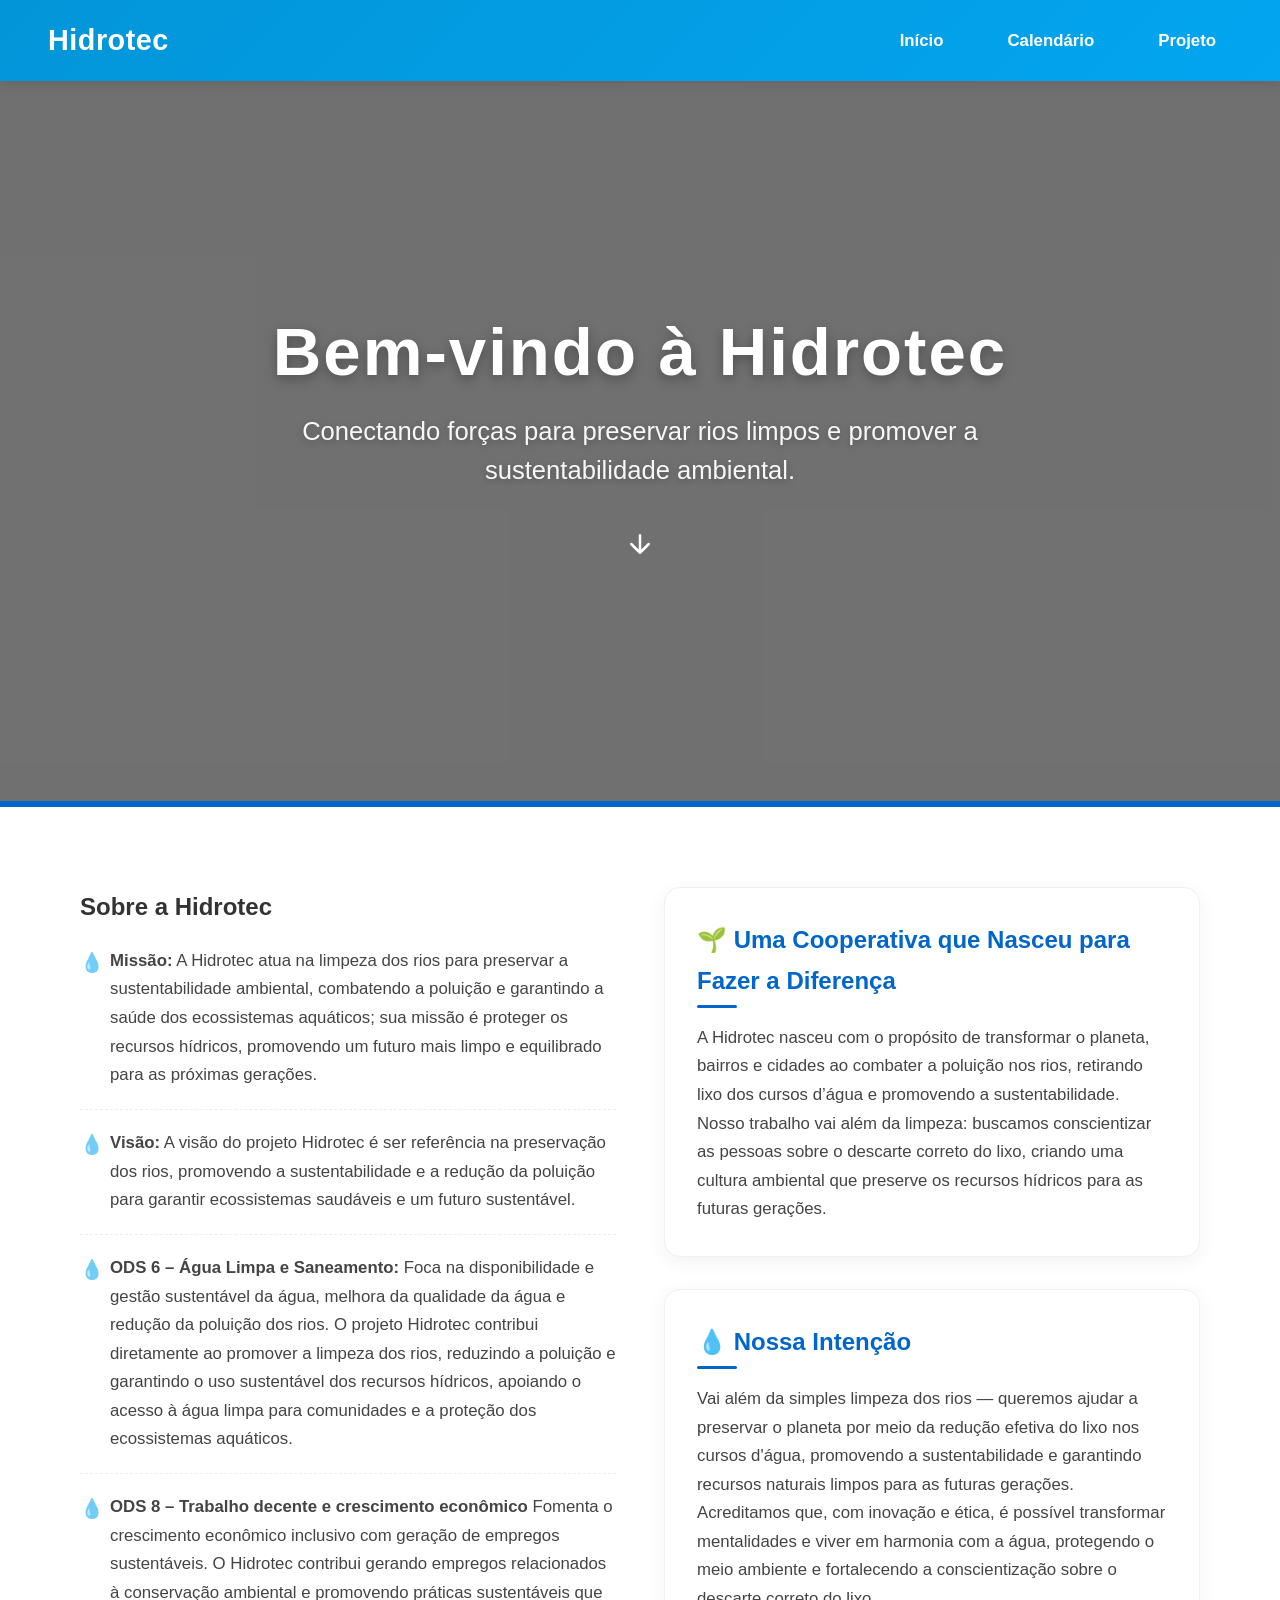
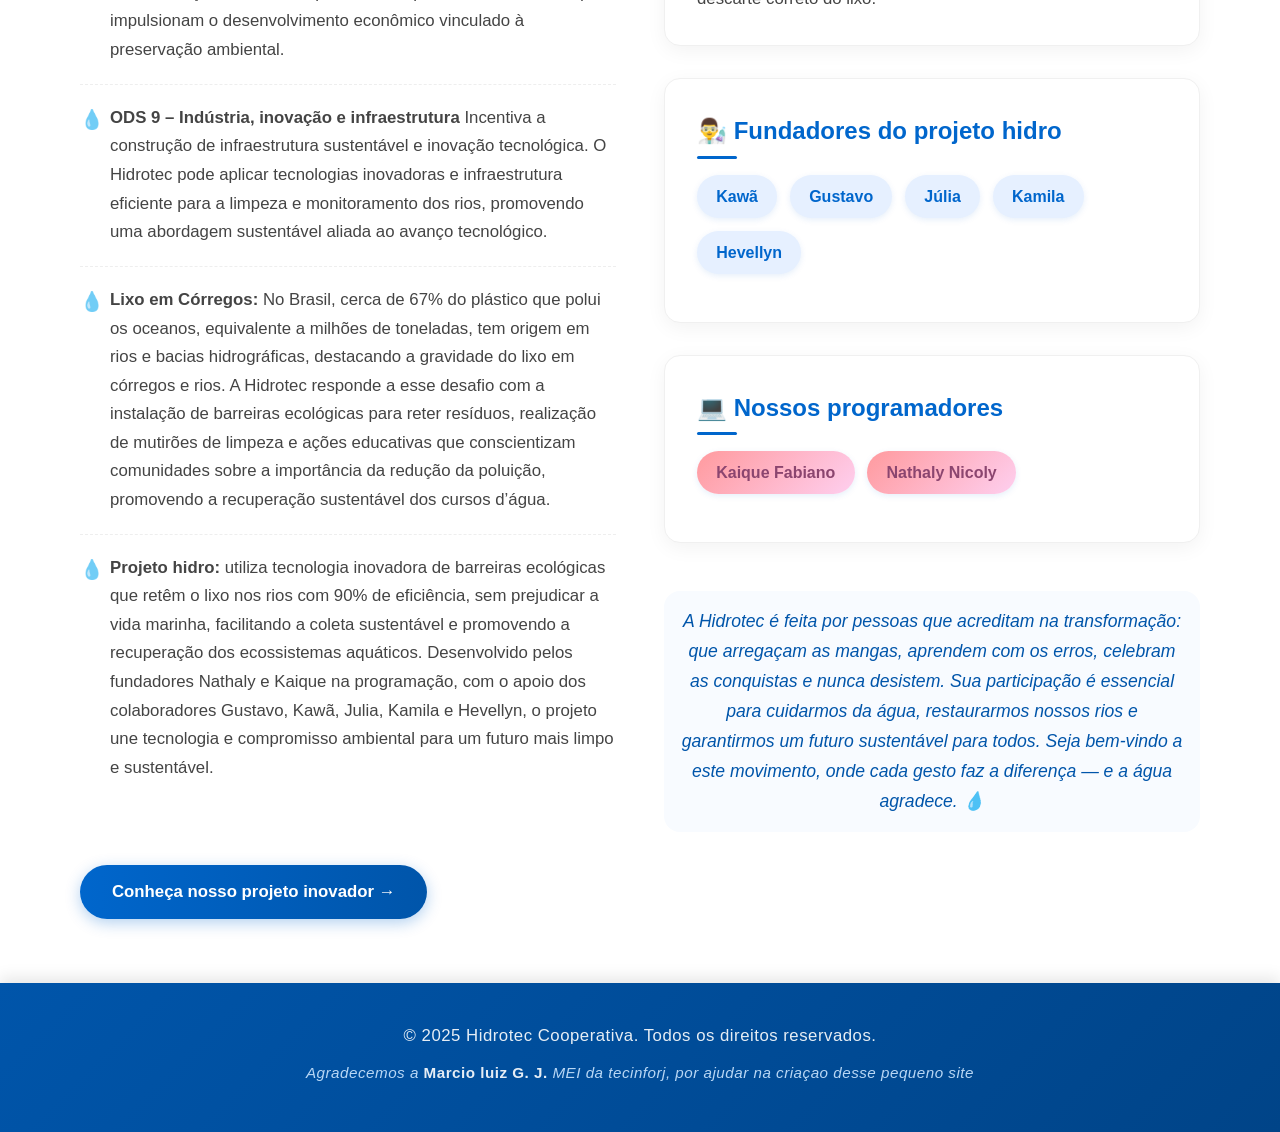
==== commit 830f156d: "Update index.html Signed-off-by: ds_kaka <236867256+kaiquefabianock5-del@users.noreply.github.com>" ====
--- a/index.html
+++ b/index.html
@@ -4,7 +4,7 @@
     <meta charset="UTF-8">
     <meta name="viewport" content="width=device-width, initial-scale=1.0">
     <title>Hidrotec - Cooperativa</title>
-    <link href="https://fonts.googleapis.com/css2?family=Poppins:wght@600;700&family=Open+Sans:wght@400;500;600&display=swap" rel="stylesheet">
+    <link href=imagens/agua rel="stylesheet">
     <link rel="stylesheet" href="style.css">
 </head>
 <style>
@@ -232,4 +232,5 @@
 
     <script src="script.js"></script>
 </body>
-</html>+
+</html>
